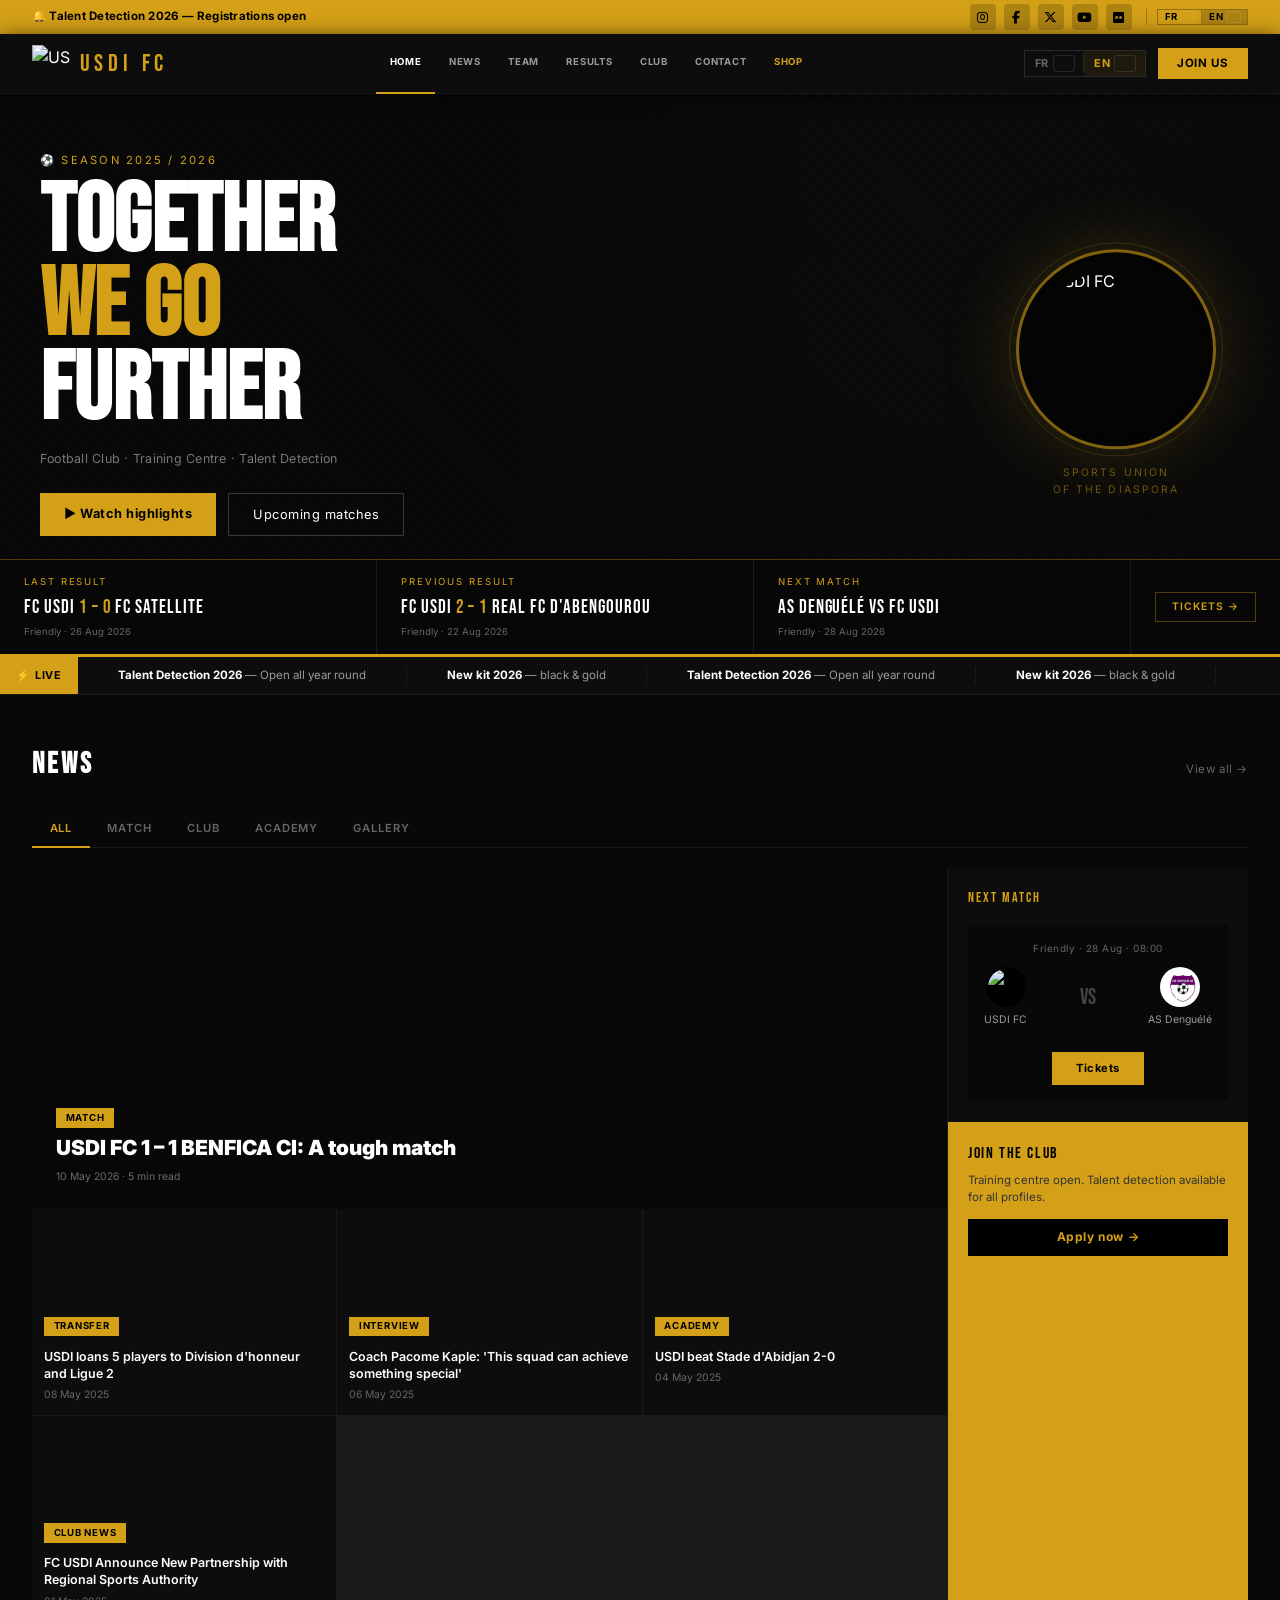
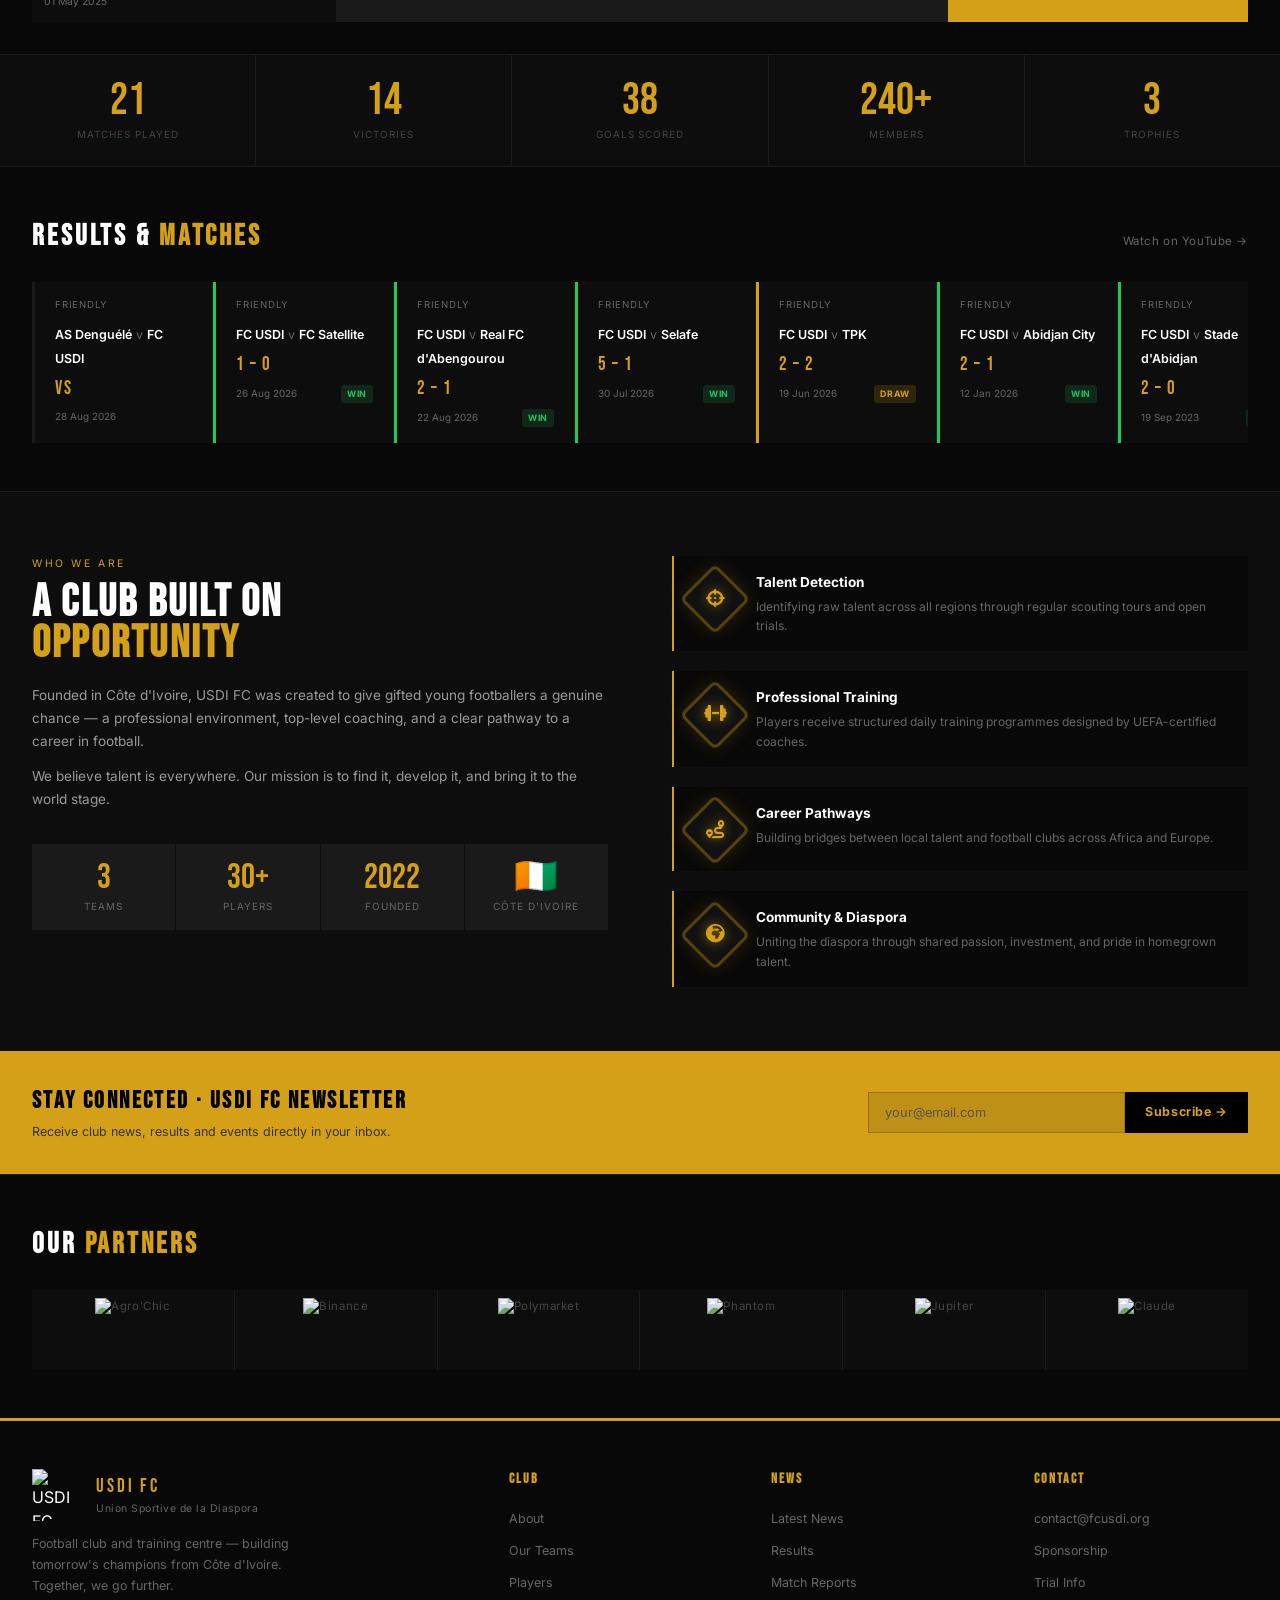
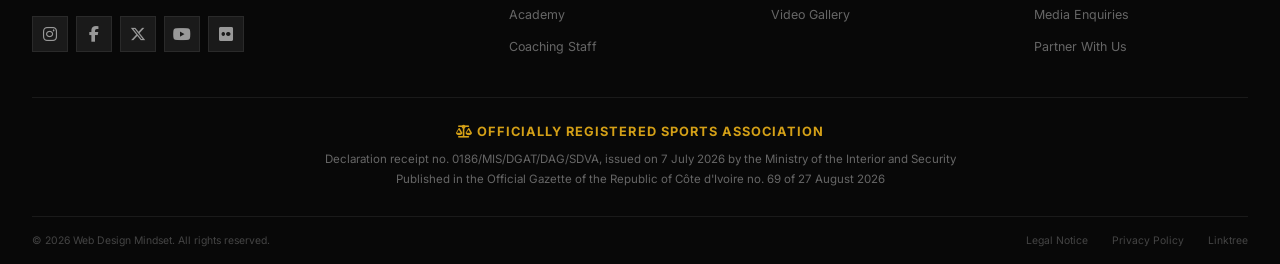
==== FC USDI Desktop.html @ 0c8c5709 "Theme: replace bright yellow with the softer flyer gold (#D4A017) Co-Authored-By: Claude Sonnet 5.5 " ====
<!DOCTYPE html>
<html lang="en">
<head>
  <meta charset="UTF-8" />
  <meta name="viewport" content="width=device-width, initial-scale=1.0" />
  <title>USDI FC — Union Sportive de la Diaspora</title>
  <link rel="preconnect" href="https://fonts.googleapis.com" />
  <link rel="preconnect" href="https://fonts.gstatic.com" crossorigin />
  <link href="https://fonts.googleapis.com/css2?family=Bebas+Neue&family=Inter:wght@300;400;500;600;700;900&display=swap" rel="stylesheet" />
  <link rel="stylesheet" href="css/style.css" />
  <link rel="stylesheet" href="https://cdnjs.cloudflare.com/ajax/libs/font-awesome/6.6.0/css/all.min.css" crossorigin="anonymous" />
  <link rel="stylesheet" href="https://cdnjs.cloudflare.com/ajax/libs/flag-icons/7.2.3/css/flag-icons.min.css" crossorigin="anonymous" />
</head>
<body>

<!-- ANNOUNCEMENT BAR -->
<div class="announce-bar">
  <div data-i18n-html="announce">🔔 Détection de talents 2026 — <a href="#club">Inscriptions ouvertes</a></div>
  <div class="announce-socials">
    <a href="https://www.instagram.com/unionsportivedeladiaspora/" target="_blank" rel="noopener" title="Instagram"><i class="fa-brands fa-instagram"></i></a>
    <a href="https://www.facebook.com/unionsportivedeladiaspora" target="_blank" rel="noopener" title="Facebook"><i class="fa-brands fa-facebook-f"></i></a>
    <a href="https://x.com/fcusdi" target="_blank" rel="noopener" title="Twitter / X"><i class="fa-brands fa-x-twitter"></i></a>
    <a href="https://www.youtube.com/channel/UCHBA-fiMs9pzXdzV5kR6Mww" target="_blank" rel="noopener" title="YouTube"><i class="fa-brands fa-youtube"></i></a>
    <a href="https://www.flickr.com/photos/202598756@N03/albums/" target="_blank" rel="noopener" title="Flickr"><i class="fa-brands fa-flickr"></i></a>
    <div class="announce-lang">
      <div class="lang-switcher">
        <button class="lang-btn" data-lang="fr" onclick="setLang('fr')">FR <span class="fi fi-fr"></span></button>
        <span class="lang-sep"></span>
        <button class="lang-btn active" data-lang="en" onclick="setLang('en')">EN <span class="fi fi-gb"></span></button>
      </div>
    </div>
  </div>
</div>

<!-- NAVBAR -->
<nav class="navbar">
  <a class="nav-logo" href="FC USDI Desktop.html">
    <img src="img/logo.png" alt="USDI FC" class="nav-logo-img" />
    <span class="nav-logo-text">USDI FC</span>
  </a>
  <ul class="nav-links">
    <li><a href="FC USDI Desktop.html" class="active" data-i18n="nav.home"><i class="fa-solid fa-house"></i>Accueil</a></li>
    <li><a href="#news" data-i18n="nav.news"><i class="fa-solid fa-newspaper"></i>Actualités</a></li>
    <li><a href="teams.html" data-i18n="nav.team"><i class="fa-solid fa-shield-halved"></i>Équipe</a></li>
    <li><a href="#fixtures" data-i18n="nav.results"><i class="fa-solid fa-futbol"></i>Résultats</a></li>
    <li><a href="#club" data-i18n="nav.club"><i class="fa-solid fa-star"></i>Club</a></li>
    <li><a href="#contact" data-i18n="nav.contact"><i class="fa-solid fa-envelope"></i>Contact</a></li>
    <li><a href="shop.html" class="nav-shop-link" data-i18n="nav.shop"><i class="fa-solid fa-bag-shopping"></i>Boutique</a></li>
  </ul>
  <div class="nav-actions">
    <!-- Language switcher -->
    <div class="lang-switcher">
      <button class="lang-btn" data-lang="fr" onclick="setLang('fr')">
        FR <span class="fi fi-fr"></span>
      </button>
      <span class="lang-sep"></span>
      <button class="lang-btn active" data-lang="en" onclick="setLang('en')">
        EN <span class="fi fi-gb"></span>
      </button>
    </div>
    <a href="#club" class="btn-nav btn-nav-primary" data-i18n="nav.join">Rejoindre</a>
  </div>
  <div class="nav-hamburger" id="hamburger" onclick="document.getElementById('nav-drawer').classList.add('open')">
    <span></span><span></span><span></span>
  </div>
</nav>

<!-- MOBILE NAV DRAWER -->
<div class="nav-drawer" id="nav-drawer">
  <div class="nav-drawer-close" onclick="document.getElementById('nav-drawer').classList.remove('open')">✕</div>
  <div class="nav-drawer-links">
    <a href="FC USDI Desktop.html" class="active" data-i18n="nav.home" onclick="document.getElementById('nav-drawer').classList.remove('open')"><i class="fa-solid fa-house"></i>Accueil</a>
    <a href="#news" data-i18n="nav.news" onclick="document.getElementById('nav-drawer').classList.remove('open')"><i class="fa-solid fa-newspaper"></i>Actualités</a>
    <a href="teams.html" data-i18n="nav.team" onclick="document.getElementById('nav-drawer').classList.remove('open')"><i class="fa-solid fa-shield-halved"></i>Équipe</a>
    <a href="#fixtures" data-i18n="nav.results" onclick="document.getElementById('nav-drawer').classList.remove('open')"><i class="fa-solid fa-futbol"></i>Résultats</a>
    <a href="#club" data-i18n="nav.club" onclick="document.getElementById('nav-drawer').classList.remove('open')"><i class="fa-solid fa-star"></i>Club</a>
    <a href="#contact" data-i18n="nav.contact" onclick="document.getElementById('nav-drawer').classList.remove('open')"><i class="fa-solid fa-envelope"></i>Contact</a>
    <a href="shop.html" data-i18n="nav.shop" onclick="document.getElementById('nav-drawer').classList.remove('open')"><i class="fa-solid fa-bag-shopping"></i>Boutique</a>
  </div>
  <div class="nav-drawer-lang">
    <div class="lang-switcher">
      <button class="lang-btn" data-lang="fr" onclick="setLang('fr')">FR <span class="fi fi-fr"></span></button>
      <span class="lang-sep"></span>
      <button class="lang-btn active" data-lang="en" onclick="setLang('en')">EN <span class="fi fi-gb"></span></button>
    </div>
  </div>
  <a href="https://wa.me/+436607118373" target="_blank" class="nav-drawer-join" data-i18n="nav.join">Rejoindre</a>
</div>

<!-- HERO -->
<section class="hero">
  <div class="hero-bg"></div>
  <div class="hero-overlay-left"></div>
  <div class="hero-overlay-bottom"></div>

  <!-- LION WATERMARK -->
  <div class="lion-watermark" aria-hidden="true">
    <div class="lion-w lion-w1"></div>
    <div class="lion-w lion-w2"></div>
    <div class="lion-w lion-w3"></div>
    <div class="lion-w lion-w4"></div>
    <div class="lion-w lion-w5"></div>
    <div class="lion-w lion-w6"></div>
    <div class="lion-w lion-w7"></div>
    <div class="lion-w lion-w8"></div>
    <div class="lion-w lion-w9"></div>
  </div>

  <div class="hero-content">
    <div class="hero-main">
      <div class="hero-season" data-i18n="hero.season">⚽ Saison 2025 / 2026</div>
      <!-- Title row: title + badge sit side-by-side on mobile -->
      <div class="hero-title-row">
        <h1 class="hero-title" data-i18n-html="hero.title">
          ENSEMBLE<br /><em>ON VA</em><br />PLUS LOIN
        </h1>
        <div class="hero-badge-wrap">
          <div class="hero-badge-ring">
            <img src="img/logo.png" alt="USDI FC" class="hero-badge-logo" />
          </div>
          <div class="hero-badge-label" data-i18n-html="hero.badge">UNION SPORTIVE<br />DE LA DIASPORA</div>
        </div>
      </div>
      <p class="hero-subtitle" data-i18n="hero.subtitle">Club de Football · Centre de Formation · Détection de Talents</p>
      <div class="hero-ctas">
        <a href="https://youtu.be/dxUdnCNXiu0?si=s-A_6BBn8gPugwDK" target="_blank" rel="noopener" class="btn-hero-primary" data-i18n="hero.cta1">▶ Voir les temps forts</a>
        <a href="#fixtures" class="btn-hero-ghost" data-i18n="hero.cta2">Prochains matchs</a>
      </div>
    </div>
  </div>

  <!-- SCORE BAR -->
  <div class="hero-score-bar">
    <div class="score-item">
      <div class="score-label" data-i18n="hero.last">Dernier résultat</div>
      <div class="score-value">FC USDI <span class="highlight">1 – 0</span> FC Satellite</div>
      <div class="score-sub" data-i18n="hero.last.sub1">Amical · 26 Août 2026</div>
    </div>
    <div class="score-item">
      <div class="score-label" data-i18n="hero.prev">Résultat précédent</div>
      <div class="score-value">FC USDI <span class="highlight">2 – 1</span> Real FC d'Abengourou</div>
      <div class="score-sub" data-i18n="hero.last.sub2">Amical · 22 Août 2026</div>
    </div>
    <div class="score-item">
      <div class="score-label" data-i18n="hero.next">Prochain match</div>
      <div class="score-value">AS Denguélé vs FC USDI</div>
      <div class="score-sub" data-i18n="hero.next.sub">Amical · 28 Août 2026</div>
    </div>
    <div class="score-cta">
      <a href="https://www.facebook.com/share/p/1KMieoEYvr/" target="_blank" rel="noopener" data-i18n="hero.ticket">Billetterie →</a>
    </div>
  </div>
</section>

<!-- GOLD DIVIDER -->
<div class="gold-line"></div>

<!-- TICKER -->
<div class="ticker">
  <span class="ticker-label">⚡ Live</span>
  <div class="ticker-track" id="ticker-track">
    <span data-i18n-html="ticker.4"><strong>Talent Detection 2026</strong> — Open until May 31</span>
    <span data-i18n-html="ticker.5"><strong>New kit 2026</strong> — black &amp; gold</span>
    <span data-i18n-html="ticker.4"><strong>Talent Detection 2026</strong> — Open until May 31</span>
    <span data-i18n-html="ticker.5"><strong>New kit 2026</strong> — black &amp; gold</span>
  </div>
</div>

<!-- NEWS -->
<section class="news-section" id="news">
  <div class="section-wrap">
    <div class="section-heading">
      <h2 data-i18n="news.heading">Actualités</h2>
      <a href="#" data-i18n="news.viewall">Tout voir →</a>
    </div>
    <div class="cat-tabs">
      <span class="cat-tab active" data-cat="all"  data-i18n="tab.all">Tout</span>
      <span class="cat-tab" data-cat="match"        data-i18n="tab.match">Match</span>
      <span class="cat-tab" data-cat="club"         data-i18n="tab.club">Club</span>
      <span class="cat-tab" data-cat="formation"    data-i18n="tab.academy">Formation</span>
      <span class="cat-tab" data-cat="galerie"      data-i18n="tab.gallery">Galerie</span>
    </div>
    <div class="news-layout">
      <!-- MAIN -->
      <div class="news-main">
        <div class="news-featured" onclick="location.href='#'">
          <div class="news-featured-img" style="background:url('img/match-featured.jpg') center/cover no-repeat;font-size:0"></div>
          <div class="news-featured-overlay"></div>
          <div class="news-featured-body">
            <span class="news-tag" data-i18n="tab.match">Match</span>
            <div class="news-featured-title" data-i18n="news.featured.title">USDI FC 3 – 1 AS Tanda : Une victoire de caractère</div>
            <div class="news-meta" style="margin-top:.5rem;color:rgba(255,255,255,.4)" data-i18n="news.featured.meta">10 Mai 2026 · 5 min de lecture</div>
          </div>
        </div>
        <div class="news-small-row" id="news-grid"></div>
      </div>
      <!-- SIDEBAR -->
      <div class="news-sidebar">
        <div class="sidebar-block">
          <div class="sidebar-title" data-i18n="sidebar.next">PROCHAIN MATCH</div>
          <div class="match-widget">
            <div class="match-date" data-i18n="sidebar.next.date">Amical · 28 Août · 08h00</div>
            <div class="match-teams-row">
              <div class="match-club">
                <div class="match-club-badge" style="background:#000;padding:2px;">
                  <img src="img/logo.png" alt="USDI FC" style="width:100%;height:100%;object-fit:contain;border-radius:50%;display:block;" />
                </div>
                <div class="match-club-name">USDI FC</div>
              </div>
              <div class="match-vs">VS</div>
              <div class="match-club">
                <div class="match-club-badge opp" style="background:#fff;padding:2px;border:none;">
                  <img src="img/opp-denguele.png" alt="AS Denguélé" style="width:100%;height:100%;object-fit:contain;border-radius:50%;display:block;" />
                </div>
                <div class="match-club-name">AS Denguélé</div>
              </div>
            </div>
            <a href="https://www.facebook.com/share/p/1KMieoEYvr/" target="_blank" rel="noopener" class="btn-ticket" data-i18n="sidebar.ticket">Billetterie</a>
          </div>
        </div>
        <div class="sidebar-cta">
          <div class="sidebar-cta-title" data-i18n="sidebar.join.title">REJOINDRE LE CLUB</div>
          <p class="sidebar-cta-text" data-i18n="sidebar.join.text">Centre de formation ouvert. Détection de talents disponible pour tous profils.</p>
          <a href="https://wa.me/+436607118373" target="_blank" rel="noopener" class="btn-apply" data-i18n="sidebar.apply">Postuler maintenant →</a>
        </div>
      </div>
    </div>
  </div>
</section>

<!-- STATS BAND -->
<div class="stats-band">
  <div class="stat-item"><div class="stat-num">21</div><div class="stat-lbl" data-i18n="stat.matches">Matchs joués</div></div>
  <div class="stat-item"><div class="stat-num">14</div><div class="stat-lbl" data-i18n="stat.wins">Victoires</div></div>
  <div class="stat-item"><div class="stat-num">38</div><div class="stat-lbl" data-i18n="stat.goals">Buts marqués</div></div>
  <div class="stat-item"><div class="stat-num">240+</div><div class="stat-lbl" data-i18n="stat.members">Membres</div></div>
  <div class="stat-item"><div class="stat-num">3</div><div class="stat-lbl" data-i18n="stat.trophies">Trophées</div></div>
</div>

<!-- FIXTURES -->
<section class="fixtures-section" id="fixtures">
  <div class="section-wrap">
    <div class="section-heading">
      <h2 data-i18n-html="fixtures.heading">Résultats & <span>Matchs</span></h2>
      <a href="https://www.youtube.com/channel/UCHBA-fiMs9pzXdzV5kR6Mww" target="_blank" rel="noopener" data-i18n="fixtures.all">Tous les matchs →</a>
    </div>
    <div class="fixtures-strip" id="fixtures-strip"></div>
  </div>
</section>


<!-- CLUB SECTION -->
<section class="club-section" id="club">
  <div class="section-wrap">
    <div class="club-inner">
      <div class="club-content">
        <div class="club-eyebrow" data-i18n="club.eyebrow">Qui sommes-nous</div>
        <h2 data-i18n-html="club.title">Un club fondé sur<br /><em>l'Opportunité</em></h2>
        <p data-i18n="club.p1">Fondé en Côte d'Ivoire, l'USDI FC a été créé pour offrir aux jeunes footballeurs talentueux une véritable chance — un environnement professionnel, un encadrement de haut niveau, et un chemin clair vers une carrière dans le football.</p>
        <p data-i18n="club.p2">Nous croyons que le talent est partout. Notre mission est de le découvrir, de le développer, et de le porter sur la scène mondiale.</p>
        <div class="club-stats">
          <div class="club-stat"><div class="val">3</div><div class="lbl" data-i18n="club.stat.teams">Équipes</div></div>
          <div class="club-stat"><div class="val">30+</div><div class="lbl" data-i18n="club.stat.players">Joueurs</div></div>
          <div class="club-stat"><div class="val">2022</div><div class="lbl" data-i18n="club.stat.founded">Fondé</div></div>
          <div class="club-stat"><div class="val">🇨🇮</div><div class="lbl">Côte d'Ivoire</div></div>
        </div>
      </div>
      <div class="club-pillars">
        <div class="club-pillar">
          <div class="club-pillar-icon"><i class="fa-solid fa-crosshairs"></i></div>
          <div>
            <h3 data-i18n="club.p1.title">Détection de Talents</h3>
            <p data-i18n="club.p1.text">Identification des talents bruts dans toutes les régions à travers des tournées de détection régulières et des essais ouverts.</p>
          </div>
        </div>
        <div class="club-pillar">
          <div class="club-pillar-icon"><i class="fa-solid fa-dumbbell"></i></div>
          <div>
            <h3 data-i18n="club.p2.title">Formation Professionnelle</h3>
            <p data-i18n="club.p2.text">Les joueurs bénéficient de programmes d'entraînement quotidiens structurés, conçus par des entraîneurs certifiés UEFA.</p>
          </div>
        </div>
        <div class="club-pillar">
          <div class="club-pillar-icon"><i class="fa-solid fa-route"></i></div>
          <div>
            <h3 data-i18n="club.p3.title">Passerelles de Carrière</h3>
            <p data-i18n="club.p3.text">Création de liens entre les talents ivoiriens et les clubs de football à travers l'Afrique et l'Europe.</p>
          </div>
        </div>
        <div class="club-pillar">
          <div class="club-pillar-icon"><i class="fa-solid fa-earth-africa"></i></div>
          <div>
            <h3 data-i18n="club.p4.title">Communauté &amp; Diaspora</h3>
            <p data-i18n="club.p4.text">Unir la diaspora ivoirienne autour d'une passion partagée, de l'investissement et de la fierté des talents locaux.</p>
          </div>
        </div>
      </div>
    </div>
  </div>
</section>

<!-- NEWSLETTER -->
<div class="newsletter-section" id="contact">
  <div class="newsletter-text">
    <h3 data-i18n="newsletter.title">RESTEZ CONNECTÉ · NEWSLETTER USDI FC</h3>
    <p data-i18n="newsletter.sub">Recevez les actualités, résultats et événements du club directement dans votre boîte mail.</p>
  </div>
  <div class="newsletter-form">
    <input class="newsletter-input" type="email" placeholder="votre@email.com" data-i18n-ph="newsletter.input" />
    <button class="btn-subscribe" data-i18n="newsletter.btn">S'inscrire →</button>
  </div>
</div>

<!-- PARTNERS -->
<section class="partners-section">
  <div class="section-wrap">
    <div class="section-heading">
      <h2 data-i18n-html="partners.heading">Nos <span>Partenaires</span></h2>
    </div>
    <div class="partners-grid">
      <div class="partner-card partner-card-img-wrap">
        <img src="img/partner-agrochic.jpg" alt="Agro'Chic" class="partner-logo" />
      </div>
      <div class="partner-card partner-card-img-wrap">
        <img src="img/binance.png" alt="Binance" class="partner-logo" />
      </div>
      <div class="partner-card partner-card-img-wrap">
        <img src="img/polymarket.jpg" alt="Polymarket" class="partner-logo" />
      </div>
      <div class="partner-card partner-card-img-wrap">
        <img src="img/phantom.jpg" alt="Phantom" class="partner-logo" />
      </div>
      <div class="partner-card partner-card-img-wrap">
        <img src="img/jupiter.jpg" alt="Jupiter" class="partner-logo" />
      </div>
      <div class="partner-card partner-card-img-wrap">
        <img src="img/claude.jpg" alt="Claude" class="partner-logo" />
      </div>
    </div>
  </div>
</section>

<!-- FOOTER -->
<footer class="footer">
  <div class="section-wrap">
    <div class="footer-grid">
      <div class="footer-brand">
        <div class="footer-logo">
          <img src="img/logo.png" alt="USDI FC" class="footer-logo-img" />
          <div>
            <div class="footer-logo-name">USDI FC</div>
            <div class="footer-logo-sub">Union Sportive de la Diaspora</div>
          </div>
        </div>
        <p data-i18n="footer.brand">Club de football et centre de formation — construisons les champions de demain depuis la Côte d'Ivoire. Ensemble, on va plus loin.</p>
        <div class="footer-socials">
          <a href="https://www.instagram.com/unionsportivedeladiaspora/" target="_blank" class="footer-social" title="Instagram"><i class="fa-brands fa-instagram"></i></a>
          <a href="https://www.facebook.com/unionsportivedeladiaspora" target="_blank" class="footer-social" title="Facebook"><i class="fa-brands fa-facebook-f"></i></a>
          <a href="https://x.com/fcusdi" target="_blank" class="footer-social" title="Twitter / X"><i class="fa-brands fa-x-twitter"></i></a>
          <a href="https://www.youtube.com/channel/UCHBA-fiMs9pzXdzV5kR6Mww" target="_blank" class="footer-social" title="YouTube"><i class="fa-brands fa-youtube"></i></a>
          <a href="https://www.flickr.com/photos/202598756@N03/albums/" target="_blank" class="footer-social" title="Flickr"><i class="fa-brands fa-flickr"></i></a>
        </div>
      </div>
      <div class="footer-col">
        <h4 data-i18n="footer.col1">Club</h4>
        <ul>
          <li><a href="#club" data-i18n="footer.about">À propos</a></li>
          <li><a href="teams.html" data-i18n="footer.teams">Nos équipes</a></li>
          <li><a href="players.html" data-i18n="footer.players">Joueurs</a></li>
          <li><a href="#" data-i18n="footer.academy">Académie</a></li>
          <li><a href="https://www.flickr.com/photos/202598756@N03/albums/72177720325074779/" target="_blank" rel="noopener" data-i18n="footer.staff">Staff technique</a></li>
        </ul>
      </div>
      <div class="footer-col">
        <h4 data-i18n="footer.col2">Actualités</h4>
        <ul>
          <li><a href="#news" data-i18n="footer.latest">Dernières news</a></li>
          <li><a href="#fixtures" data-i18n="footer.results">Résultats</a></li>
          <li><a href="#" data-i18n="footer.reports">Rapports de match</a></li>
          <li><a href="https://www.youtube.com/channel/UCHBA-fiMs9pzXdzV5kR6Mww" target="_blank" rel="noopener" data-i18n="footer.gallery">Galerie vidéo</a></li>
        </ul>
      </div>
      <div class="footer-col">
        <h4 data-i18n="footer.col3">Contact</h4>
        <ul>
          <li><a href="mailto:contact@fcusdi.org">contact@fcusdi.org</a></li>
          <li><a href="#" data-i18n="footer.sponsor">Sponsoring</a></li>
          <li><a href="#club" data-i18n="footer.trials">Info détection</a></li>
          <li><a href="#" data-i18n="footer.media">Relations presse</a></li>
          <li><a href="https://wa.me/+436607118373?text=Bonjour%2C%20je%20souhaite%20devenir%20partenaire%20de%20FC%20USDI" target="_blank" rel="noopener" data-i18n="footer.partner">Partenariats</a></li>
        </ul>
      </div>
    </div>
    <div class="footer-legal">
      <div class="footer-legal-title"><i class="fa-solid fa-scale-balanced"></i> <span data-i18n="footer.legal.title">Association sportive officiellement déclarée</span></div>
      <p data-i18n="footer.legal.receipt">Récépissé de déclaration n° 0186/MIS/DGAT/DAG/SDVA, délivré le 7 juillet 2026 par le Ministère de l'Intérieur et de la Sécurité</p>
      <p data-i18n="footer.legal.jo">Publiée au Journal Officiel de la République de Côte d'Ivoire n° 69 du 27 août 2026</p>
    </div>
    <div class="footer-bottom">
      <a href="https://www.webdesignmindset.com/" target="_blank" rel="noopener noreferrer" data-i18n="footer.copy" style="color:inherit;text-decoration:none;">© 2026 Web Design Mindset. All rights reserved.</a>
      <div style="display:flex;gap:1.5rem;">
        <a href="#" data-i18n="footer.legal">Mentions légales</a>
        <a href="#" data-i18n="footer.privacy">Politique de confidentialité</a>
        <a href="https://linktr.ee/fcusdi" target="_blank">Linktree</a>
      </div>
    </div>
  </div>
</footer>

<!-- BOTTOM NAV (mobile) -->
<nav class="bottom-nav" aria-label="Navigation mobile">
  <div class="bottom-nav-inner">
    <a href="FC USDI Desktop.html" class="bottom-nav-item active">
      <i class="fa-solid fa-house"></i>
      <span data-i18n="nav.home">Accueil</span>
    </a>
    <a href="#news" class="bottom-nav-item">
      <i class="fa-solid fa-newspaper"></i>
      <span data-i18n="nav.news">Actualités</span>
    </a>
    <a href="#fixtures" class="bottom-nav-item">
      <i class="fa-solid fa-futbol"></i>
      <span data-i18n="nav.results">Résultats</span>
    </a>
    <a href="#club" class="bottom-nav-item">
      <i class="fa-solid fa-star"></i>
      <span data-i18n="nav.club">Club</span>
    </a>
    <a href="shop.html" class="bottom-nav-item bottom-nav-join">
      <i class="fa-solid fa-bag-shopping"></i>
      <span data-i18n="nav.shop">Boutique</span>
    </a>
  </div>
</nav>

<script src="https://cdn.jsdelivr.net/npm/three@0.160.1/build/three.min.js"></script>
<script src="js/data.js"></script>
<script src="js/main.js"></script>
<script src="js/i18n.js"></script>
<script src="js/hero-shader.js"></script>
<script>
  // News small cards
  const ng = document.getElementById('news-grid');
  ng.innerHTML = NEWS.map(n => `
    <div class="news-card-sm" onclick="${n.link ? `window.open('${n.link}','_blank')` : `location.href='#'`}">
      <div class="news-card-sm-img" style="${n.photo
        ? `background:url('${n.photo}') center/cover no-repeat;font-size:0`
        : ''}">
        ${n.photo ? '' : n.emoji}
      </div>
      <div class="news-card-sm-body">
        <span class="news-tag" data-i18n="${n.tagKey}">${n.tag}</span>
        <div class="news-card-sm-title" data-i18n="${n.titleKey}">${n.title}</div>
        <div class="news-meta" data-i18n="${n.dateKey}">${n.date}</div>
      </div>
    </div>
  `).join('');

  // Fixtures (language-aware)
  const MONTHS_FR = {Jan:'Janv.',Feb:'Févr.',Mar:'Mars',Apr:'Avr.',May:'Mai',Jun:'Juin',Jul:'Juil.',Aug:'Août',Sep:'Sep.',Oct:'Oct.',Nov:'Nov.',Dec:'Déc.'};
  const COMP_FR   = { Friendly:'Amical' };
  const RESULT_LABELS = {
    fr: { win:'Victoire', draw:'Nul', loss:'Défaite' },
    en: { win:'Win',      draw:'Draw', loss:'Loss'   }
  };

  function translateDate(date, lang) {
    if (lang !== 'fr') return date;
    return date.replace(/\b(Jan|Feb|Mar|Apr|May|Jun|Jul|Aug|Sep|Oct|Nov|Dec)\b/, m => MONTHS_FR[m] || m);
  }

  function renderFixtures(lang) {
    const fs = document.getElementById('fixtures-strip');
    if (!fs) return;
    const rl = RESULT_LABELS[lang] || RESULT_LABELS.en;
    fs.innerHTML = FIXTURES.map(f => {
      const comp = lang === 'fr' ? (COMP_FR[f.competition] || f.competition) : f.competition;
      const badge = f.result ? `<div class="fixture-result-label result-label-${f.result}">${rl[f.result] || ''}</div>` : '';
      return `
      <a class="fixture-card result-${f.result}" href="${f.link || 'https://www.youtube.com/channel/UCHBA-fiMs9pzXdzV5kR6Mww'}" target="_blank" rel="noopener" style="text-decoration:none;color:inherit;display:block;">
        <div class="fixture-competition">${comp}</div>
        <div class="fixture-teams">
          <span class="fixture-team home">${f.home}</span>
          <span class="fixture-team away">${f.away}</span>
        </div>
        <span class="fixture-score-box">${f.score}</span>
        <div class="fixture-footer">
          <div class="fixture-date">${translateDate(f.date, lang)}</div>
          ${badge}
        </div>
      </a>`;
    }).join('');
  }

  window.renderFixtures = renderFixtures;
  renderFixtures(localStorage.getItem('usdilang') || 'en');


  // Category tabs
  document.querySelectorAll('.cat-tab').forEach(tab => {
    tab.addEventListener('click', () => {
      document.querySelectorAll('.cat-tab').forEach(t => t.classList.remove('active'));
      tab.classList.add('active');
    });
  });
</script>

<!-- ANNOUNCEMENT POPUP -->
<style>
  #announce-popup-overlay {
    position: fixed;
    inset: 0;
    background: rgba(0,0,0,0.78);
    z-index: 9999;
    display: flex;
    align-items: center;
    justify-content: center;
    padding: 16px;
  }
  #announce-popup-overlay.hidden { display: none; }

  /* Entry bounce-in, then continuous float */
  @keyframes popupEnter {
    0%   { opacity: 0; transform: scale(0.7) translateY(40px); }
    60%  { opacity: 1; transform: scale(1.04) translateY(-8px); }
    80%  { transform: scale(0.98) translateY(4px); }
    100% { opacity: 1; transform: scale(1) translateY(0); }
  }
  @keyframes popupFloat {
    0%, 100% { transform: translateY(0)    rotate(-0.4deg); box-shadow: 0 24px 60px rgba(0,0,0,0.6), 0 0 0 0 rgba(212,160,23,0); }
    25%       { transform: translateY(-8px) rotate( 0.4deg); box-shadow: 0 36px 80px rgba(0,0,0,0.5), 0 0 24px 4px rgba(212,160,23,0.18); }
    75%       { transform: translateY(-4px) rotate(-0.2deg); box-shadow: 0 30px 70px rgba(0,0,0,0.55), 0 0 14px 2px rgba(212,160,23,0.10); }
  }

  #announce-popup {
    position: relative;
    /* Bigger on desktop */
    max-width: 620px;
    width: 100%;
    border-radius: 14px;
    overflow: hidden;
    box-shadow: 0 24px 60px rgba(0,0,0,0.6);
    /* Entry animation, then hand off to float */
    animation: popupEnter 0.55s cubic-bezier(.34,1.2,.64,1) forwards,
               popupFloat  3.6s ease-in-out 0.55s infinite;
  }
  #announce-popup a.popup-img-link {
    display: block;
    line-height: 0;
  }
  #announce-popup img {
    width: 100%;
    height: auto;
    display: block;
  }
  #popup-close {
    position: absolute;
    top: 12px;
    right: 12px;
    width: 34px;
    height: 34px;
    border-radius: 50%;
    background: rgba(0,0,0,0.6);
    border: none;
    cursor: pointer;
    display: flex;
    align-items: center;
    justify-content: center;
    color: #fff;
    font-size: 17px;
    line-height: 1;
    transition: background .2s;
    z-index: 2;
  }
  #popup-close:hover { background: rgba(0,0,0,0.9); }

  /* Mobile: full-width but slightly smaller max */
  @media (max-width: 600px) {
    #announce-popup { max-width: 95vw; }
    @keyframes popupFloat {
      0%, 100% { transform: translateY(0); box-shadow: 0 16px 40px rgba(0,0,0,0.6); }
      50%       { transform: translateY(-6px); box-shadow: 0 28px 60px rgba(0,0,0,0.5), 0 0 18px 3px rgba(212,160,23,0.15); }
    }
  }
</style>

<div id="announce-popup-overlay">
  <div id="announce-popup">
    <a class="popup-img-link" href="https://www.facebook.com/share/p/17iwbeyqft/" target="_blank" rel="noopener">
      <img src="img/Screenshot_2026.jpg" alt="Announcement" />
    </a>
    <button id="popup-close" aria-label="Close">&#x2715;</button>
  </div>
</div>

<script>
  (function() {
    var overlay = document.getElementById('announce-popup-overlay');
    // Popup expires 24 h after publication (2026-06-04)
    var expiry = new Date('2026-06-06T00:00:00Z');
    if (new Date() > expiry) {
      overlay.classList.add('hidden');
      return;
    }
    document.getElementById('popup-close').addEventListener('click', function() {
      overlay.classList.add('hidden');
    });
    overlay.addEventListener('click', function(e) {
      if (e.target === overlay) overlay.classList.add('hidden');
    });
  })();
</script>

</body>
</html>
---- css/style.css ----
@import url('https://fonts.googleapis.com/css2?family=Bebas+Neue&family=Inter:wght@300;400;500;600;700;900&display=swap');

/* ── TOKENS ── */
:root {
  --black:      #080808;
  --black-mid:  #0d0d0d;
  --black-light:#111111;
  --dark:       #1a1a1a;
  --gold:       #D4A017;
  --gold-dim:   rgba(212,160,23,0.35);
  --gold-glow:  rgba(212,160,23,0.15);
  --white:      #ffffff;
  --gray-1:     #2a2a2a;
  --gray-2:     #444444;
  --gray-3:     #666666;
  --gray-4:     #999999;
  --green:      #22c55e;
  --red:        #ef4444;
  --font-display: 'Bebas Neue', sans-serif;
  --font-body:    'Inter', sans-serif;
  --transition: 0.2s ease;
}

/* ── RESET ── */
*, *::before, *::after { margin:0; padding:0; box-sizing:border-box; }
html { scroll-behavior: smooth; }
body { font-family: var(--font-body); background: var(--black); color: var(--white); line-height:1.5; }
a { text-decoration:none; color:inherit; }
img { display:block; max-width:100%; }
button { cursor:pointer; border:none; background:none; font:inherit; }
ul { list-style:none; }

/* ── ANNOUNCEMENT BAR ── */
.announce-bar {
  background: var(--gold);
  padding: 0 2rem;
  height: 34px;
  display: flex;
  align-items: center;
  justify-content: space-between;
  font-size: 0.72rem;
  font-weight: 700;
  color: #000;
  letter-spacing: 0.02em;
}
.announce-bar a { color:#000; }
.announce-bar a:hover { text-decoration: underline; }
.announce-socials {
  display: flex;
  gap: 0.5rem;
  align-items: center;
}
.announce-socials a {
  width: 26px; height: 26px;
  background: rgba(0,0,0,0.18);
  border-radius: 4px;
  display: flex; align-items: center; justify-content: center;
  color: #000;
  font-size: 0.8rem;
  transition: background var(--transition), color var(--transition);
}
.announce-socials a:hover { background: rgba(0,0,0,0.35); }
.announce-lang {
  display: flex;
  align-items: center;
  margin-left: 0.4rem;
  padding-left: 0.6rem;
  border-left: 1px solid rgba(0,0,0,0.25);
  gap: 0;
}
.announce-lang .lang-switcher {
  border: 1px solid rgba(0,0,0,0.3);
  overflow: hidden;
}
.announce-lang .lang-btn {
  padding: 0.15rem 0.45rem;
  font-size: 0.6rem;
  color: #000;
  background: transparent;
  gap: 0.2rem;
}
.announce-lang .lang-btn .fi {
  width: 13px;
  height: 10px;
}
.announce-lang .lang-btn.active { background: rgba(0,0,0,0.18); color: #000; font-weight: 700; }
.announce-lang .lang-btn:hover  { background: rgba(0,0,0,0.28); color: #000; }
.announce-lang .lang-sep { width: 1px; height: 14px; background: rgba(0,0,0,0.25); }

/* ── NAVIGATION ── */
.navbar {
  position: sticky;
  top: 0;
  z-index: 200;
  background: var(--black-mid);
  height: 60px;
  display: flex;
  align-items: center;
  padding: 0 2rem;
  gap: 2rem;
  border-bottom: 1px solid var(--dark);
  box-shadow: 0 2px 20px rgba(0,0,0,.6);
}
.nav-logo {
  display: flex;
  align-items: center;
  gap: 0.6rem;
  flex-shrink: 0;
  white-space: nowrap;
}
.nav-logo:hover { opacity: 0.9; }
.nav-logo-img {
  width: 38px;
  height: 38px;
  object-fit: contain;
  flex-shrink: 0;
}
.nav-logo-text {
  font-family: var(--font-display);
  font-size: 1.5rem;
  color: var(--gold);
  letter-spacing: 0.2em;
}
.nav-links {
  display: flex;
  gap: 0;
  flex: 1;
  justify-content: center;
}
.nav-links a {
  padding: 0 0.85rem;
  height: 60px;
  display: flex;
  flex-direction: column;
  align-items: center;
  justify-content: center;
  gap: 0.18rem;
  font-size: 0.6rem;
  font-weight: 700;
  color: var(--gray-4);
  letter-spacing: 0.08em;
  text-transform: uppercase;
  border-bottom: 2px solid transparent;
  transition: color var(--transition), border-color var(--transition);
}
.nav-links a i {
  font-size: 0.95rem;
  color: var(--gray-2);
  transition: color var(--transition), transform var(--transition);
}
.nav-links a:hover i { color: var(--gold); transform: translateY(-1px); }
.nav-links a.active i { color: var(--gold); }
.nav-links a:hover,
.nav-links a.active { color: var(--white); border-bottom-color: var(--gold); }
.nav-actions { display:flex; gap:0.75rem; align-items:center; flex-shrink:0; }
.btn-nav {
  padding: 0.45rem 1.2rem;
  font-size: 0.72rem;
  font-weight: 700;
  letter-spacing: 0.06em;
  text-transform: uppercase;
  transition: all var(--transition);
}
.btn-nav-primary {
  background: var(--gold);
  color: #000;
}
.btn-nav-primary:hover { background: #fff; }
.nav-links .nav-shop-link { color: var(--gold); font-weight: 700; }
.nav-links .nav-shop-link:hover { color: #fff; }
.btn-nav-ghost {
  border: 1px solid var(--gray-1);
  color: var(--gray-4);
}
.btn-nav-ghost:hover { border-color: var(--gold); color: var(--gold); }

/* ── LANGUAGE SWITCHER ── */
.lang-switcher {
  display: flex;
  align-items: center;
  border: 1px solid var(--gray-1);
  overflow: hidden;
  flex-shrink: 0;
}
.lang-btn {
  display: flex;
  align-items: center;
  gap: 0.3rem;
  padding: 0.3rem 0.6rem;
  background: none;
  border: none;
  color: var(--gray-3);
  font-size: 0.68rem;
  font-weight: 700;
  letter-spacing: 0.06em;
  text-transform: uppercase;
  cursor: pointer;
  transition: all var(--transition);
  font-family: var(--font-body);
  line-height: 1;
}
.lang-btn .fi {
  width: 20px;
  height: 15px;
  border-radius: 2px;
  flex-shrink: 0;
  box-shadow: 0 0 0 1px rgba(255,255,255,0.1);
}
.lang-btn:hover { color: var(--white); background: rgba(255,255,255,0.05); }
.lang-btn.active { color: var(--gold); background: rgba(212,160,23,0.08); }
.lang-sep {
  width: 1px;
  height: 20px;
  background: var(--gray-1);
  flex-shrink: 0;
}

/* hamburger — visible on mobile by default, hidden on desktop via min-width breakpoint */
.nav-hamburger { display:flex; flex-direction:column; gap:5px; cursor:pointer; padding:4px; }
.nav-hamburger span { width:22px; height:2px; background:var(--white); display:block; transition:all var(--transition); }

/* ── LION WATERMARK ANIMATION ── */
.lion-watermark {
  position: absolute;
  inset: 0;
  overflow: hidden;
  pointer-events: none;
  z-index: 1;
}
.lion-w {
  position: absolute;
  background: url('../img/lion-bg.png') no-repeat center / contain;
  filter: grayscale(1) brightness(0.5);
}
.lion-w1 {
  width: 560px;
  height: 560px;
  right: -60px;
  top: -80px;
  opacity: 0.07;
  animation: lion-float1 10s ease-in-out infinite;
}
.lion-w2 {
  width: 300px;
  height: 300px;
  left: 2%;
  bottom: 20px;
  opacity: 0.035;
  animation: lion-float2 14s ease-in-out infinite;
}
.lion-w3 {
  width: 200px;
  height: 200px;
  left: 40%;
  top: 0;
  opacity: 0.025;
  animation: lion-float1 18s ease-in-out infinite 3s;
}
.lion-w4 {
  width: 380px;
  height: 380px;
  left: 22%;
  bottom: -60px;
  opacity: 0.03;
  animation: lion-float2 12s ease-in-out infinite 5s;
}
.lion-w5 {
  width: 240px;
  height: 240px;
  right: 28%;
  top: 10px;
  opacity: 0.022;
  animation: lion-float1 16s ease-in-out infinite 8s;
}
.lion-w6 {
  width: 160px;
  height: 160px;
  left: 12%;
  top: 30px;
  opacity: 0.018;
  animation: lion-float2 20s ease-in-out infinite 2s;
}
.lion-w7 {
  width: 460px;
  height: 460px;
  left: 50%;
  top: 50%;
  transform: translate(-50%, -50%);
  opacity: 0.015;
  animation: lion-float1 22s ease-in-out infinite 6s;
}
.lion-w8 {
  width: 130px;
  height: 130px;
  right: 5%;
  bottom: 10px;
  opacity: 0.028;
  animation: lion-float2 11s ease-in-out infinite 9s;
}
.lion-w9 {
  width: 320px;
  height: 320px;
  right: 38%;
  bottom: -30px;
  opacity: 0.02;
  animation: lion-float1 15s ease-in-out infinite 4s;
}
@keyframes lion-float1 {
  0%, 100% { transform: translateY(0) scale(1);        opacity: 0.07;  }
  50%       { transform: translateY(-20px) scale(1.04); opacity: 0.10;  }
}
@keyframes lion-float2 {
  0%, 100% { transform: translateY(0) scale(1);        opacity: 0.035; }
  50%       { transform: translateY(-14px) scale(1.02); opacity: 0.055; }
}

/* ── HERO ── */
.hero {
  position: relative;
  height: 560px;
  overflow: hidden;
  background: var(--black);
}
.hero-bg {
  position: absolute;
  inset: 0;
  background: repeating-linear-gradient(45deg, #111 0, #111 6px, #0d0d0d 6px, #0d0d0d 12px);
  opacity: 0.6;
}
.hero-overlay-left {
  position: absolute;
  inset: 0;
  background: linear-gradient(to right, rgba(8,8,8,0.92) 40%, rgba(8,8,8,0.3) 70%, rgba(8,8,8,0.5) 100%);
}
.hero-overlay-bottom {
  position: absolute;
  inset: 0;
  background: linear-gradient(to top, rgba(8,8,8,1) 0%, rgba(0,0,0,0) 50%);
}
.hero-content {
  position: absolute;
  inset: 0;
  display: flex;
  align-items: center;
  padding: 0 2.5rem;
  z-index: 2;
}
.hero-main {
  flex: 1;
  max-width: 480px;
  z-index: 2;
  padding-bottom: 60px;
}
.hero-season {
  font-size: 0.7rem;
  color: var(--gold);
  letter-spacing: 0.2em;
  text-transform: uppercase;
  margin-bottom: 0.75rem;
}
.hero-title {
  font-family: var(--font-display);
  font-size: clamp(4rem, 8vw, 6rem);
  line-height: 0.88;
  color: var(--white);
  margin-bottom: 1rem;
}
.hero-title em {
  color: var(--gold);
  font-style: normal;
}
.hero-subtitle {
  font-size: 0.78rem;
  color: rgba(255,255,255,0.45);
  margin-bottom: 1.5rem;
  letter-spacing: 0.02em;
}
.hero-ctas { display:flex; gap:0.75rem; flex-wrap:wrap; }
.btn-hero-primary {
  padding: 0.7rem 1.5rem;
  background: var(--gold);
  color: #000;
  font-size: 0.8rem;
  font-weight: 700;
  letter-spacing: 0.04em;
  transition: all var(--transition);
}
.btn-hero-primary:hover { background: #fff; }
.btn-hero-ghost {
  padding: 0.7rem 1.5rem;
  border: 1px solid rgba(255,255,255,0.2);
  color: var(--white);
  font-size: 0.8rem;
  letter-spacing: 0.04em;
  transition: all var(--transition);
}
.btn-hero-ghost:hover { border-color: var(--gold); color: var(--gold); }

/* Hero title row — transparent on desktop, flex row on mobile */
.hero-title-row { display: block; }

/* Hero logo badge */
.hero-badge-logo {
  width: 160px;
  height: 160px;
  border-radius: 50%;
  object-fit: cover;
  object-position: center;
  filter: drop-shadow(0 0 24px rgba(212,160,23,0.4));
}
.hero-badge-wrap {
  position: absolute;
  right: 5%;
  top: 50%;
  transform: translateY(-50%);
  z-index: 2;
  display: flex;
  flex-direction: column;
  align-items: center;
  gap: 0;
}
.hero-badge-ring {
  width: 200px;
  height: 200px;
  border-radius: 50%;
  border: 3px solid rgba(212,160,23,0.6);
  box-shadow: 0 0 80px rgba(212,160,23,0.2), inset 0 0 40px rgba(0,0,0,0.5);
  display: flex;
  align-items: center;
  justify-content: center;
  background: rgba(0,0,0,0.5);
  position: relative;
}
.hero-badge-ring::before {
  content: '';
  position: absolute;
  inset: -10px;
  border-radius: 50%;
  border: 1px solid rgba(212,160,23,0.18);
}
.hero-badge-label {
  margin-top: 1rem;
  font-size: 0.65rem;
  color: rgba(212,160,23,0.5);
  letter-spacing: 0.2em;
  text-align: center;
  text-transform: uppercase;
  line-height: 1.6;
}

/* Hero score pill */
.hero-score-bar {
  position: absolute;
  bottom: 0;
  left: 0;
  right: 0;
  z-index: 2;
  background: rgba(8,8,8,0.95);
  border-top: 1px solid var(--gold-dim);
  display: flex;
  align-items: stretch;
}
.score-item {
  flex: 1;
  padding: 0.9rem 1.5rem;
  border-right: 1px solid var(--dark);
}
.score-label {
  font-size: 0.6rem;
  color: var(--gold);
  letter-spacing: 0.2em;
  text-transform: uppercase;
  margin-bottom: 0.3rem;
}
.score-value {
  font-family: var(--font-display);
  font-size: 1.2rem;
  color: var(--white);
  letter-spacing: 0.05em;
}
.score-value .highlight { color: var(--gold); }
.score-sub {
  font-size: 0.6rem;
  color: var(--gray-3);
  margin-top: 0.15rem;
}
.score-cta {
  padding: 0.9rem 1.5rem;
  display: flex;
  align-items: center;
}
.score-cta a {
  padding: 0.4rem 1rem;
  border: 1px solid var(--gold-dim);
  color: var(--gold);
  font-size: 0.65rem;
  font-weight: 600;
  letter-spacing: 0.1em;
  text-transform: uppercase;
  transition: all var(--transition);
}
.score-cta a:hover { background: var(--gold); color: #000; }

/* ── GOLD DIVIDER ── */
.gold-line { height: 3px; background: var(--gold); }

/* ── TICKER ── */
.ticker {
  background: var(--black-mid);
  border-bottom: 1px solid var(--dark);
  height: 38px;
  display: flex;
  align-items: center;
  overflow: hidden;
}
.ticker-label {
  flex-shrink: 0;
  background: var(--gold);
  color: #000;
  padding: 0 1rem;
  height: 100%;
  display: flex;
  align-items: center;
  font-size: 0.68rem;
  font-weight: 700;
  letter-spacing: 0.08em;
  text-transform: uppercase;
  white-space: nowrap;
}
.ticker-track {
  display: flex;
  gap: 0;
  animation: ticker-scroll 30s linear infinite;
  white-space: nowrap;
}
.ticker-track span {
  padding: 0 2.5rem;
  font-size: 0.72rem;
  color: var(--gray-4);
  border-right: 1px solid var(--dark);
}
.ticker-track span strong { color: var(--white); }
@keyframes ticker-scroll {
  0%   { transform: translateX(0); }
  100% { transform: translateX(-50%); }
}

/* ── SECTIONS ── */
.section-wrap { max-width: 1280px; margin: 0 auto; padding: 0 2rem; }
.section-heading {
  display: flex;
  justify-content: space-between;
  align-items: baseline;
  margin-bottom: 1.5rem;
}
.section-heading h2 {
  font-family: var(--font-display);
  font-size: 1.8rem;
  color: var(--white);
  letter-spacing: 0.1em;
}
.section-heading h2 span { color: var(--gold); }
.section-heading a {
  font-size: 0.72rem;
  color: var(--gray-3);
  letter-spacing: 0.05em;
  transition: color var(--transition);
}
.section-heading a:hover { color: var(--gold); }

/* Category tabs */
.cat-tabs {
  display: flex;
  gap: 0;
  margin-bottom: 1.25rem;
  border-bottom: 1px solid var(--dark);
}
.cat-tab {
  padding: 0.6rem 1.1rem;
  font-size: 0.7rem;
  font-weight: 600;
  color: var(--gray-3);
  letter-spacing: 0.08em;
  text-transform: uppercase;
  border-bottom: 2px solid transparent;
  cursor: pointer;
  transition: all var(--transition);
  margin-bottom: -1px;
}
.cat-tab.active, .cat-tab:hover { color: var(--gold); border-bottom-color: var(--gold); }

/* ── NEWS SECTION ── */
.news-section {
  background: var(--black);
  padding: 3rem 0 2rem;
}
.news-layout {
  display: grid;
  grid-template-columns: 1fr 300px;
  gap: 1px;
  background: var(--dark);
}
.news-main { background: var(--black); }
.news-featured {
  position: relative;
  overflow: hidden;
  cursor: pointer;
}
.news-featured-img {
  height: 340px;
  background: repeating-linear-gradient(45deg,#1a1a1a 0,#1a1a1a 6px,#111 6px,#111 12px);
  display: flex;
  align-items: center;
  justify-content: center;
  font-size: 4rem;
  transition: transform 0.5s ease;
  overflow: hidden;
}
.news-featured:hover .news-featured-img { transform: scale(1.04); }
.news-featured-overlay {
  position: absolute;
  inset: 0;
  background: linear-gradient(to top, rgba(8,8,8,1) 0%, rgba(0,0,0,0) 50%);
}
.news-featured-body {
  position: absolute;
  bottom: 0;
  left: 0;
  right: 0;
  padding: 1.5rem;
}
.news-tag {
  display: inline-block;
  padding: 0.15rem 0.6rem;
  background: var(--gold);
  color: #000;
  font-size: 0.6rem;
  font-weight: 700;
  letter-spacing: 0.08em;
  text-transform: uppercase;
  margin-bottom: 0.5rem;
}
.news-featured-title {
  font-size: 1.3rem;
  font-weight: 900;
  color: var(--white);
  line-height: 1.2;
}
.news-small-row {
  display: grid;
  grid-template-columns: repeat(3, 1fr);
  gap: 1px;
  background: var(--dark);
  margin-top: 1px;
}
.news-card-sm {
  background: var(--black-mid);
  overflow: hidden;
  cursor: pointer;
  transition: background var(--transition);
}
.news-card-sm:hover { background: var(--black-light); }
.news-card-sm-img {
  height: 90px;
  background: repeating-linear-gradient(45deg,#1a1a1a 0,#1a1a1a 6px,#111 6px,#111 12px);
  display: flex;
  align-items: center;
  justify-content: center;
  font-size: 2rem;
}
.news-card-sm-body { padding: 0.75rem; }
.news-card-sm-title {
  font-size: 0.78rem;
  font-weight: 600;
  color: var(--white);
  line-height: 1.35;
  margin-top: 0.3rem;
}
.news-meta { font-size: 0.65rem; color: var(--gray-3); margin-top: 0.3rem; }

/* News sidebar */
.news-sidebar {
  background: var(--black-mid);
  display: flex;
  flex-direction: column;
}
.sidebar-block {
  padding: 1.25rem;
  border-bottom: 1px solid var(--black-light);
}
.sidebar-title {
  font-family: var(--font-display);
  font-size: 0.85rem;
  color: var(--gold);
  letter-spacing: 0.15em;
  margin-bottom: 1rem;
}
/* Match widget */
.match-widget {
  background: var(--black);
  padding: 1rem;
  text-align: center;
}
.match-date {
  font-size: 0.62rem;
  color: var(--gray-3);
  margin-bottom: 0.75rem;
  letter-spacing: 0.05em;
}
.match-teams-row {
  display: flex;
  justify-content: space-between;
  align-items: center;
  margin-bottom: 0.75rem;
}
.match-club {
  display: flex;
  flex-direction: column;
  align-items: center;
  gap: 0.3rem;
}
.match-club-badge {
  width: 40px;
  height: 40px;
  border-radius: 50%;
  background: var(--gold);
  display: flex;
  align-items: center;
  justify-content: center;
  font-family: var(--font-display);
  font-size: 0.7rem;
  color: #000;
  font-weight: 700;
}
.match-club-badge.opp {
  background: var(--dark);
  border: 1px dashed var(--gray-1);
  font-size: 0.9rem;
}
.match-club-name { font-size: 0.65rem; color: var(--gray-4); }
.match-vs {
  font-family: var(--font-display);
  font-size: 1.4rem;
  color: var(--gray-2);
}
.match-score-big {
  font-family: var(--font-display);
  font-size: 2rem;
  color: var(--white);
  letter-spacing: 0.05em;
}
.match-score-big .g { color: var(--gold); }
.btn-ticket {
  display: inline-block;
  padding: 0.5rem 1.5rem;
  background: var(--gold);
  color: #000;
  font-size: 0.7rem;
  font-weight: 700;
  letter-spacing: 0.05em;
  margin-top: 0.75rem;
  transition: all var(--transition);
}
.btn-ticket:hover { background: var(--white); }

/* Standings */
.standing-row {
  display: flex;
  align-items: center;
  gap: 0.5rem;
  padding: 0.4rem 0;
  border-bottom: 1px solid var(--black-light);
  font-size: 0.75rem;
}
.standing-pos {
  font-family: var(--font-display);
  font-size: 0.85rem;
  min-width: 16px;
  color: var(--gray-2);
}
.standing-row.top .standing-pos { color: var(--gold); }
.standing-club { flex: 1; color: var(--gray-4); }
.standing-row.top .standing-club { color: var(--white); font-weight: 600; }
.standing-pts { color: var(--gray-3); }
.standing-row.top .standing-pts { color: var(--gold); }

/* CTA block */
.sidebar-cta {
  padding: 1.25rem;
  background: var(--gold);
  flex: 1;
}
.sidebar-cta-title {
  font-family: var(--font-display);
  font-size: 1rem;
  color: #000;
  letter-spacing: 0.1em;
  margin-bottom: 0.4rem;
}
.sidebar-cta-text { font-size: 0.72rem; color: #333; line-height: 1.5; margin-bottom: 0.75rem; }
.btn-apply {
  display: block;
  padding: 0.6rem;
  background: #000;
  color: var(--gold);
  font-size: 0.75rem;
  font-weight: 700;
  text-align: center;
  letter-spacing: 0.05em;
  transition: all var(--transition);
}
.btn-apply:hover { background: #222; }

/* ── STATS BAND ── */
.stats-band {
  background: var(--black-mid);
  border-top: 1px solid var(--dark);
  border-bottom: 1px solid var(--dark);
  display: flex;
}
.stat-item {
  flex: 1;
  padding: 1.5rem 0;
  text-align: center;
  border-right: 1px solid var(--dark);
}
.stat-item:last-child { border-right: none; }
.stat-num {
  font-family: var(--font-display);
  font-size: 2.8rem;
  color: var(--gold);
  line-height: 1;
}
.stat-lbl {
  font-size: 0.62rem;
  color: var(--gray-2);
  letter-spacing: 0.1em;
  text-transform: uppercase;
  margin-top: 0.25rem;
}

/* ── FIXTURES ── */
.fixtures-section {
  background: var(--black);
  padding: 3rem 0;
}
.fixtures-strip {
  display: flex;
  gap: 1px;
  background: var(--dark);
  overflow-x: auto;
  scrollbar-width: none;
}
.fixtures-strip::-webkit-scrollbar { display:none; }
.fixture-card {
  background: var(--black-mid);
  padding: 1rem 1.25rem;
  flex: 0 0 180px;
  border-left: 3px solid var(--dark);
  transition: background var(--transition);
}
.fixture-card:hover { background: var(--black-light); }
.fixture-card.result-win  { border-left-color: var(--green); }
.fixture-card.result-loss { border-left-color: var(--red); }
.fixture-card.result-draw { border-left-color: var(--gold); }
.fixture-competition {
  font-size: 0.6rem;
  color: var(--gray-3);
  letter-spacing: 0.08em;
  text-transform: uppercase;
  margin-bottom: 0.5rem;
}
.fixture-teams { margin-bottom: 0.4rem; }
.fixture-team { font-size: 0.78rem; font-weight: 600; color: var(--white); }
.fixture-team.home::after { content: ' v '; color: var(--gray-3); font-weight: 400; }
.fixture-score-box {
  font-family: var(--font-display);
  font-size: 1.2rem;
  color: var(--gold);
  letter-spacing: 0.08em;
  display: block;
  margin: 0.3rem 0;
}
.fixture-date { font-size: 0.62rem; color: var(--gray-3); }
.fixture-footer { display: flex; align-items: center; justify-content: space-between; gap: 0.5rem; margin-top: 0.2rem; }
.fixture-result-label { font-size: 0.55rem; font-weight: 700; letter-spacing: .06em; text-transform: uppercase; padding: 0.15rem 0.4rem; border-radius: 3px; }
.result-label-win  { background: rgba(34,197,94,.15); color: var(--green); }
.result-label-draw { background: rgba(234,179,8,.15);  color: var(--gold); }
.result-label-loss { background: rgba(239,68,68,.15);  color: var(--red); }

/* ── PLAYER SPOTLIGHT ── */
.spotlight-section {
  position: relative;
  background: var(--black-mid);
  overflow: hidden;
  height: 240px;
  display: flex;
  align-items: center;
  border-top: 1px solid var(--dark);
  border-bottom: 1px solid var(--dark);
}
.spotlight-bg {
  position: absolute;
  right: 0; top: 0; bottom: 0;
  width: 55%;
  background: repeating-linear-gradient(45deg, #111 0, #111 5px, #0d0d0d 5px, #0d0d0d 10px);
}
.spotlight-fade {
  position: absolute;
  inset: 0;
  background: linear-gradient(to right, var(--black-mid) 50%, transparent 80%);
}
.spotlight-content {
  position: relative;
  z-index: 2;
  padding: 0 2.5rem;
}
.spotlight-eye {
  font-size: 0.65rem;
  color: var(--gold);
  letter-spacing: 0.25em;
  text-transform: uppercase;
  margin-bottom: 0.5rem;
}
.spotlight-name {
  font-family: var(--font-display);
  font-size: clamp(2.5rem, 5vw, 3.5rem);
  line-height: 0.88;
  color: var(--white);
  margin-bottom: 0.6rem;
}
.spotlight-name span { color: var(--gold); }
.spotlight-detail { font-size: 0.72rem; color: var(--gray-3); letter-spacing: 0.05em; }

/* ── PLAYERS SCROLL ── */
.players-section {
  background: var(--black);
  padding: 3rem 0;
}
.players-scroll {
  display: flex;
  gap: 1px;
  background: var(--dark);
  overflow-x: auto;
  scrollbar-width: thin;
  scrollbar-color: var(--gold) var(--black);
  padding-bottom: 4px;
}
.player-card {
  background: var(--black-mid);
  flex: 0 0 180px;
  overflow: hidden;
  cursor: pointer;
  transition: background var(--transition);
}
.player-card:hover { background: var(--black-light); }
.player-card-img {
  height: 140px;
  background: repeating-linear-gradient(45deg,#1a1a1a 0,#1a1a1a 6px,#111 6px,#111 12px);
  display: flex;
  align-items: center;
  justify-content: center;
  font-size: 2.5rem;
  position: relative;
}
.player-card-num {
  position: absolute;
  top: 8px;
  right: 8px;
  font-family: var(--font-display);
  font-size: 1.1rem;
  color: var(--gold);
}
.player-card-body { padding: 0.75rem; }
.player-pos-tag {
  display: inline-block;
  padding: 0.1rem 0.45rem;
  font-size: 0.6rem;
  font-weight: 700;
  letter-spacing: 0.05em;
  text-transform: uppercase;
  margin-bottom: 0.3rem;
}
.pos-FWD { background: rgba(212,160,23,0.15); color: var(--gold); }
.pos-MID { background: rgba(34,197,94,0.15);  color: var(--green); }
.pos-DEF { background: rgba(59,130,246,0.15); color: #60a5fa; }
.pos-GK  { background: rgba(239,68,68,0.15);  color: var(--red); }
.player-card h3 { font-size: 0.85rem; font-weight: 700; color: var(--white); margin-bottom: 0.2rem; }
.player-team { font-size: 0.65rem; color: var(--gray-3); margin-bottom: 0.5rem; }
.player-card-stats { display:flex; gap:0.5rem; }
.pcs { text-align:center; flex:1; }
.pcs .v { font-family: var(--font-display); font-size: 1rem; color: var(--gold); }
.pcs .l { font-size: 0.55rem; color: var(--gray-3); text-transform: uppercase; letter-spacing: 0.05em; }

/* ── CLUB SECTION ── */
.club-section {
  background: var(--black-mid);
  padding: 4rem 0;
  border-top: 1px solid var(--dark);
}
.club-inner {
  display: grid;
  grid-template-columns: 1fr 1fr;
  gap: 4rem;
  align-items: start;
}
.club-eyebrow {
  font-size: 0.65rem;
  color: var(--gold);
  letter-spacing: 0.25em;
  text-transform: uppercase;
  margin-bottom: 0.75rem;
}
.club-content h2 {
  font-family: var(--font-display);
  font-size: 2.8rem;
  line-height: 0.9;
  color: var(--white);
  letter-spacing: 0.05em;
  margin-bottom: 1.25rem;
}
.club-content h2 em { color: var(--gold); font-style: normal; }
.club-content p {
  font-size: 0.85rem;
  color: var(--gray-4);
  line-height: 1.7;
  margin-bottom: 0.75rem;
}
.club-stats {
  display: flex;
  gap: 0;
  margin-top: 2rem;
  background: var(--dark);
}
.club-stat {
  flex: 1;
  padding: 1rem 0;
  text-align: center;
  border-right: 1px solid var(--black-mid);
}
.club-stat:last-child { border-right: none; }
.club-stat .val {
  font-family: var(--font-display);
  font-size: 2.2rem;
  color: var(--gold);
  line-height: 1;
}
.club-stat .lbl {
  font-size: 0.62rem;
  color: var(--gray-3);
  letter-spacing: 0.1em;
  text-transform: uppercase;
  margin-top: 0.25rem;
}
.club-pillars {
  display: flex;
  flex-direction: column;
  gap: 1.25rem;
}
.club-pillar {
  display: flex;
  gap: 1rem;
  align-items: flex-start;
  padding: 1rem;
  background: var(--black);
  border-left: 2px solid var(--gold);
  transition: background var(--transition);
}
.club-pillar:hover { background: var(--black-light); }
.club-pillar-icon {
  font-size: 0;           /* suppress any leftover emoji */
  flex-shrink: 0;
  width: 50px;
  height: 50px;
  min-width: 50px;
  display: flex;
  align-items: center;
  justify-content: center;
  position: relative;
  margin-top: 0.15rem;
}
/* Outer diamond — acts as the gold border */
.club-pillar-icon::before {
  content: '';
  position: absolute;
  inset: 0;
  background: rgba(212,160,23,0.38);
  transform: rotate(45deg);
  border-radius: 6px;
  box-shadow: 0 0 18px rgba(212,160,23,0.18);
  transition: background var(--transition), box-shadow var(--transition);
}
/* Inner diamond — dark fill */
.club-pillar-icon::after {
  content: '';
  position: absolute;
  inset: 3px;
  background: #111;
  transform: rotate(45deg);
  border-radius: 4px;
}
/* Icon itself floats above both pseudo-elements */
.club-pillar-icon i {
  font-size: 1.15rem;
  color: var(--gold);
  filter: drop-shadow(0 0 6px rgba(212,160,23,0.65));
  position: relative;
  z-index: 1;
  transition: filter var(--transition);
}
.club-pillar:hover .club-pillar-icon::before {
  background: rgba(212,160,23,0.6);
  box-shadow: 0 0 28px rgba(212,160,23,0.32);
}
.club-pillar:hover .club-pillar-icon i {
  filter: drop-shadow(0 0 10px rgba(212,160,23,0.9));
}
.club-pillar h3 { font-size: 0.85rem; font-weight: 700; color: var(--white); margin-bottom: 0.3rem; }
.club-pillar p { font-size: 0.75rem; color: var(--gray-3); line-height: 1.6; }

/* ── NEWSLETTER ── */
.newsletter-section {
  background: var(--gold);
  padding: 2rem;
  display: flex;
  align-items: center;
  gap: 2rem;
  flex-wrap: wrap;
}
.newsletter-text { flex: 1; min-width: 250px; }
.newsletter-text h3 {
  font-family: var(--font-display);
  font-size: 1.5rem;
  color: #000;
  letter-spacing: 0.1em;
  margin-bottom: 0.25rem;
}
.newsletter-text p { font-size: 0.78rem; color: #333; }
.newsletter-form {
  display: flex;
  gap: 0;
  flex: 0 0 380px;
  max-width: 100%;
}
.newsletter-input {
  flex: 1;
  padding: 0.7rem 1rem;
  background: rgba(0,0,0,0.1);
  border: 1px solid rgba(0,0,0,0.2);
  font-family: var(--font-body);
  font-size: 0.8rem;
  color: #000;
  outline: none;
}
.newsletter-input::placeholder { color: #555; }
.newsletter-input:focus { background: rgba(0,0,0,0.15); }
.btn-subscribe {
  padding: 0.7rem 1.25rem;
  background: #000;
  color: var(--gold);
  font-size: 0.78rem;
  font-weight: 700;
  letter-spacing: 0.05em;
  white-space: nowrap;
  transition: all var(--transition);
  border: none;
  cursor: pointer;
}
.btn-subscribe:hover { background: #222; }

/* ── PARTNERS ── */
.partners-section {
  background: var(--black);
  padding: 3rem 0;
  border-top: 1px solid var(--dark);
}
.partners-grid {
  display: grid;
  grid-template-columns: repeat(6, 1fr);
  gap: 1px;
  background: var(--dark);
}
.partner-card {
  background: var(--black-mid);
  height: 80px;
  display: flex;
  align-items: center;
  justify-content: center;
  font-size: 0.72rem;
  color: var(--gray-2);
  letter-spacing: 0.05em;
  transition: background var(--transition);
  overflow: hidden;
  padding: 0.5rem;
}
.partner-card:hover { background: var(--black-light); color: var(--gray-4); }
.partner-logo {
  max-width: 100%;
  max-height: 100%;
  width: auto;
  height: 70px;
  object-fit: contain;
  filter: grayscale(30%);
  transition: filter var(--transition);
}
.partner-card:hover .partner-logo { filter: grayscale(0%); }

/* ── FOOTER ── */
.footer {
  background: var(--black);
  border-top: 3px solid var(--gold);
  padding: 3rem 0 0;
}
.footer-grid {
  display: grid;
  grid-template-columns: 2fr 1fr 1fr 1fr;
  gap: 3rem;
  padding-bottom: 2.5rem;
  border-bottom: 1px solid var(--dark);
}
.footer-brand p {
  font-size: 0.78rem;
  color: var(--gray-3);
  line-height: 1.7;
  margin: 0.75rem 0 1.25rem;
  max-width: 280px;
}
.footer-logo {
  display: flex;
  align-items: center;
  gap: 0.75rem;
}
.footer-logo-img {
  width: 52px;
  height: 52px;
  object-fit: contain;
  flex-shrink: 0;
}
.footer-logo-name {
  font-family: var(--font-display);
  font-size: 1.2rem;
  color: var(--gold);
  letter-spacing: 0.15em;
}
.footer-logo-sub {
  font-size: 0.65rem;
  color: var(--gray-3);
  letter-spacing: 0.05em;
}
.footer-socials { display:flex; gap:0.5rem; flex-wrap: wrap; }
.footer-social {
  width: 36px; height: 36px;
  background: var(--dark);
  border: 1px solid var(--gray-1);
  display: flex;
  align-items: center;
  justify-content: center;
  color: var(--gray-4);
  font-size: 1rem;
  transition: all var(--transition);
}
.footer-social:hover {
  background: var(--gold);
  border-color: var(--gold);
  color: #000;
}
/* Instagram hover — gradient brand color on dark bg */
.footer-social[title="Instagram"]:hover { background: #e1306c; border-color: #e1306c; color: #fff; }
.footer-social[title="Facebook"]:hover  { background: #1877f2; border-color: #1877f2; color: #fff; }
.footer-social[title="Twitter / X"]:hover { background: #000; border-color: #555; color: #fff; }
.footer-social[title="YouTube"]:hover   { background: #ff0000; border-color: #ff0000; color: #fff; }
.footer-social[title="Flickr"]:hover    { background: #ff0084; border-color: #ff0084; color: #fff; }
.footer-col h4 {
  font-family: var(--font-display);
  font-size: 0.85rem;
  color: var(--gold);
  letter-spacing: 0.15em;
  margin-bottom: 1rem;
}
.footer-col ul { display:flex; flex-direction:column; gap:0.5rem; }
.footer-col a { font-size: 0.78rem; color: var(--gray-3); transition: color var(--transition); }
.footer-col a:hover { color: var(--white); }
.footer-legal {
  text-align: center;
  padding: 1.5rem 1rem;
  border-bottom: 1px solid var(--dark);
}
.footer-legal-title {
  color: var(--gold);
  font-weight: 700;
  font-size: 0.8rem;
  letter-spacing: 0.08em;
  text-transform: uppercase;
  margin-bottom: 0.6rem;
}
.footer-legal p { font-size: 0.72rem; color: var(--gray-3); margin: 0.2rem 0; }
.footer-bottom {
  padding: 1rem 0;
  display: flex;
  justify-content: space-between;
  align-items: center;
  font-size: 0.65rem;
  color: var(--gray-2);
}
.footer-bottom a { color: var(--gray-2); transition: color var(--transition); }
.footer-bottom a:hover { color: var(--gold); }

/* ── OTHER PAGES SHARED ── */
.page-header {
  background: var(--black-mid);
  padding: 2.5rem 2rem;
  border-bottom: 3px solid var(--gold);
}
.page-header h1 {
  font-family: var(--font-display);
  font-size: 2.5rem;
  color: var(--white);
  letter-spacing: 0.1em;
}
.page-header h1 span { color: var(--gold); }
.page-header p { font-size: 0.82rem; color: var(--gray-4); margin-top: 0.4rem; }

/* Teams page */
.teams-grid {
  display: grid;
  grid-template-columns: repeat(auto-fill, minmax(380px, 1fr));
  gap: 2px;
  background: var(--dark);
  margin-top: 2rem;
}
.team-card {
  background: var(--black-mid);
  overflow: hidden;
  cursor: pointer;
  transition: background var(--transition);
}
.team-card:hover { background: var(--black-light); }
.team-card-banner {
  height: 200px;
  display: flex;
  align-items: center;
  justify-content: center;
  border-bottom: 1px solid var(--dark);
  font-size: 4rem;
}
.team-card-body { padding: 1.5rem; }
.team-cat { font-size: 0.68rem; color: var(--gray-3); letter-spacing: 0.05em; text-transform: uppercase; margin-bottom: 0.4rem; }
.team-card h3 { font-size: 1.2rem; font-weight: 700; color: var(--white); margin-bottom: 0.6rem; }
.team-record { display:flex; gap:0.75rem; font-size: 0.8rem; font-weight: 700; }
.rec-w { color: var(--green); }
.rec-d { color: var(--gold); }
.rec-l { color: var(--red); }

/* Players page */
.players-grid {
  display: grid;
  grid-template-columns: repeat(auto-fill, minmax(180px, 1fr));
  gap: 1px;
  background: var(--dark);
  margin-top: 2rem;
}

/* Player detail */
.player-detail-wrap {
  max-width: 1000px;
  margin: 2rem auto;
  padding: 0 2rem;
  display: grid;
  grid-template-columns: 280px 1fr;
  gap: 2rem;
}
.player-detail-card {
  background: var(--black-mid);
  border-top: 3px solid var(--gold);
}
.player-detail-img {
  height: 240px;
  background: repeating-linear-gradient(45deg,#1a1a1a 0,#1a1a1a 6px,#111 6px,#111 12px);
  display: flex;
  align-items: center;
  justify-content: center;
  font-size: 5rem;
}
.player-detail-meta { padding: 1.25rem; }
.player-detail-number {
  font-family: var(--font-display);
  font-size: 3.5rem;
  color: var(--gold);
  line-height: 1;
  margin-bottom: 0.25rem;
}
.player-detail-name {
  font-size: 1.2rem;
  font-weight: 700;
  color: var(--white);
  margin-bottom: 0.5rem;
}
.player-detail-info { display:flex; flex-direction:column; gap:0.4rem; margin-top: 1rem; }
.player-info-row { display:flex; justify-content:space-between; font-size: 0.75rem; padding: 0.35rem 0; border-bottom: 1px solid var(--dark); }
.player-info-row .info-label { color: var(--gray-3); }
.player-info-row .info-value { color: var(--white); font-weight: 600; }
.player-detail-stats {
  background: var(--black-mid);
  padding: 1.5rem;
  border-top: 3px solid var(--gold);
}
.player-stats-grid {
  display: grid;
  grid-template-columns: repeat(3, 1fr);
  gap: 1px;
  background: var(--dark);
  margin-bottom: 1.5rem;
}
.player-stat-box {
  background: var(--black);
  padding: 1rem;
  text-align: center;
}
.player-stat-val {
  font-family: var(--font-display);
  font-size: 2.5rem;
  color: var(--gold);
  line-height: 1;
}
.player-stat-lbl {
  font-size: 0.62rem;
  color: var(--gray-3);
  text-transform: uppercase;
  letter-spacing: 0.1em;
  margin-top: 0.25rem;
}
.player-bio { font-size: 0.82rem; color: var(--gray-4); line-height: 1.75; }

/* ─────────────────────────────────────────────
   MOBILE DRAWER NAV
   ───────────────────────────────────────────── */
.nav-drawer {
  display: none;
  position: fixed;
  inset: 0;
  background: rgba(0,0,0,0.97);
  z-index: 400;
  flex-direction: column;
  padding: 1.5rem;
  overflow-y: auto;
  -webkit-overflow-scrolling: touch;
}
.nav-drawer.open { display: flex; }
.nav-drawer-close {
  align-self: flex-end;
  font-size: 1.6rem;
  color: var(--gray-4);
  cursor: pointer;
  margin-bottom: 1.5rem;
  transition: color var(--transition);
  line-height: 1;
}
.nav-drawer-close:hover { color: var(--gold); }
.nav-drawer-links {
  display: flex;
  flex-direction: column;
  flex: 1;
}
.nav-drawer-links a {
  display: flex;
  align-items: center;
  gap: 1rem;
  padding: 1rem 0;
  font-family: var(--font-display);
  font-size: 1.8rem;
  color: var(--white);
  letter-spacing: 0.1em;
  border-bottom: 1px solid var(--dark);
  transition: color var(--transition);
  text-decoration: none;
}
.nav-drawer-links a i {
  color: var(--gold);
  font-size: 1rem;
  width: 1.4rem;
  text-align: center;
  flex-shrink: 0;
}
.nav-drawer-links a:hover,
.nav-drawer-links a.active { color: var(--gold); }
.nav-drawer-join {
  display: block;
  margin-top: 1.5rem;
  padding: 0.9rem;
  background: var(--gold);
  color: #000;
  text-align: center;
  font-family: var(--font-display);
  font-size: 1.4rem;
  letter-spacing: 0.15em;
  transition: background var(--transition);
  text-decoration: none;
}
.nav-drawer-join:hover { background: #fff; }
.nav-drawer-lang {
  display: flex;
  align-items: center;
  justify-content: center;
  padding: 1rem 0 0.5rem;
}
.nav-drawer-lang .lang-switcher {
  border-color: var(--gray-1);
}
.nav-drawer-lang .lang-btn {
  padding: 0.4rem 0.9rem;
  font-size: 0.78rem;
}
.nav-drawer-lang .lang-btn .fi {
  width: 18px;
  height: 13px;
}

/* ─────────────────────────────────────────────
   BOTTOM NAV (mobile only)
   ───────────────────────────────────────────── */
/* ── BOTTOM NAV — shown by default (mobile-first), hidden on desktop ── */
.bottom-nav {
  display: block;           /* visible on mobile by default */
  position: fixed;
  bottom: 0;
  left: 0;
  right: 0;
  z-index: 999;
  background: #0d0d0d;
  border-top: 2px solid rgba(212,160,23,0.5);
  box-shadow: 0 -6px 28px rgba(0,0,0,0.8);
}
.bottom-nav-inner {
  display: flex;
  height: 64px;
  align-items: stretch;
}
.bottom-nav-item {
  flex: 1;
  display: flex;
  flex-direction: column;
  align-items: center;
  justify-content: center;
  gap: 0.25rem;
  color: #666;
  font-size: 0.48rem;
  font-weight: 700;
  letter-spacing: 0.04em;
  text-transform: uppercase;
  transition: color 0.2s ease, background 0.2s ease;
  position: relative;
  text-decoration: none;
}
.bottom-nav-item i {
  font-size: 1.3rem;
  display: block;
  transition: color 0.2s ease, transform 0.2s ease;
}
/* Gold indicator line at top of active item */
.bottom-nav-item.active::before {
  content: '';
  position: absolute;
  top: 0; left: 20%; right: 20%;
  height: 2px;
  background: var(--gold);
  border-radius: 0 0 2px 2px;
}
.bottom-nav-item.active,
.bottom-nav-item:hover { color: var(--gold); }
.bottom-nav-item.active i { color: var(--gold); transform: translateY(-2px); }
/* Gold JOIN button */
.bottom-nav-join {
  background: var(--gold);
  color: #000 !important;
  font-weight: 900;
  font-size: 0.48rem;
}
.bottom-nav-join i { color: #000 !important; font-size: 1.1rem; }
.bottom-nav-join:hover { background: #fff; color: #000 !important; }
.bottom-nav-join.active::before { display: none; }

/* ─────────────────────────────────────────────
   RESPONSIVE
   ───────────────────────────────────────────── */

/* ── DESKTOP: hide mobile-only components ── */
@media (min-width: 768px) {
  .bottom-nav   { display: none; }   /* hide bottom nav on desktop */
  .nav-drawer   { display: none !important; }  /* hide drawer on desktop */
  .nav-hamburger { display: none; }  /* hide hamburger on desktop */
  body          { padding-bottom: 0; }
  /* Restore desktop nav */
  .nav-links    { display: flex !important; }
  .nav-actions  { display: flex; }
}

/* Tablet (768–1023px) */
@media (max-width: 1023px) {
  .news-layout { grid-template-columns: 1fr; }
  .news-sidebar { display: none; }
  .hero-badge-ring { width: 160px; height: 160px; }
}

/* Small tablet / large mobile (≤900px) */
@media (max-width: 900px) {
  .club-inner { grid-template-columns: 1fr; gap: 2rem; }
  .footer-grid { grid-template-columns: 1fr 1fr; gap: 2rem; }
  .partners-grid { grid-template-columns: repeat(3, 1fr); }
  .hero-badge-wrap { display: none; }
  .player-detail-wrap { grid-template-columns: 1fr; }
}

/* Mobile (≤767px) — full mobile layout */
@media (max-width: 767px) {
  /* Prevent any horizontal overflow */
  html, body { overflow-x: hidden; max-width: 100%; }

  /* Body offset for fixed bottom nav */
  body { padding-bottom: calc(64px + env(safe-area-inset-bottom, 0px)); }

  /* Hide desktop nav on mobile */
  .nav-links { display: none !important; }
  .nav-actions { display: none; }

  /* Navbar */
  .navbar { padding: 0 1rem; height: 54px; }
  .nav-hamburger { margin-left: auto; }

  /* Announce bar */
  .announce-bar { padding: 0 0.75rem; }
  .announce-bar > div:first-child { display: none; }
  /* Socials fill the full bar; lang switcher pushed to right edge */
  .announce-socials { flex: 1; }
  .announce-lang    { margin-left: auto; }

  /* Section wrap */
  .section-wrap { padding: 0 1rem; }

  /* Hero */
  .hero { height: 420px; }
  .hero-content {
    flex-direction: column;
    justify-content: flex-end;
    align-items: flex-start;
    padding: 1.25rem 1.25rem 80px;
  }
  /* CRITICAL: reset flex:1 so content stays at bottom */
  .hero-main { flex: 0 0 auto; max-width: 100%; padding-bottom: 0; }
  /* Title row: title + badge perfectly side-by-side on the same line */
  .hero-title-row {
    display: flex;
    align-items: center;
    gap: 1rem;
  }
  .hero-title { flex: 1; min-width: 0; font-size: clamp(2rem, 8vw, 2.8rem); }
  .hero-subtitle { font-size: 0.7rem; }
  .hero-ctas { gap: 0.5rem; }
  /* Badge: pulled out of absolute flow, sits inside the title row */
  .hero-badge-wrap {
    position: static;
    transform: none;
    right: auto; top: auto;
    flex-shrink: 0;
    display: flex;
  }
  .hero-badge-ring { width: 80px; height: 80px; border-width: 2px; }
  .hero-badge-logo { width: 62px; height: 62px; }
  .hero-badge-label { font-size: 0.4rem; margin-top: 0.25rem; }
  /* Score bar: shrink items so all 3 fit inside viewport width */
  .score-item { flex: 1; min-width: 0; padding: 0.5rem 0.6rem; }
  .score-label { font-size: 0.52rem; letter-spacing: 0.1em; }
  .score-value { font-size: 0.78rem; letter-spacing: 0; }
  .score-sub { font-size: 0.52rem; }
  .score-cta { display: none; }

  /* News */
  .news-section { padding: 1.5rem 0 1rem; }
  .news-featured-img { height: 200px; }
  .news-small-row { grid-template-columns: 1fr; gap: 1px; }
  /* Horizontal news cards on mobile */
  .news-card-sm { display: flex; }
  .news-card-sm-img { width: 90px; min-height: 70px; height: auto; flex-shrink: 0; }
  .news-card-sm-body { padding: 0.6rem; }

  /* Stats band */
  .stats-band { display: grid; grid-template-columns: repeat(3, 1fr); }
  .stat-item { flex: none; border-right: 1px solid var(--dark); border-bottom: 1px solid var(--dark); }
  .stat-num { font-size: 2rem; }
  .stat-lbl { font-size: 0.58rem; }

  /* Fixtures — vertical list */
  .fixtures-section { padding: 1.5rem 0; }
  .fixtures-strip { flex-direction: column; overflow-x: visible; }
  .fixture-card {
    flex: none; width: 100%;
    display: flex; align-items: center; gap: 0.75rem;
    padding: 0.75rem 1rem;
  }
  .fixture-competition { margin-bottom: 0; min-width: 55px; flex-shrink: 0; white-space: nowrap; }
  .fixture-teams { flex: 1; margin-bottom: 0; }
  .fixture-score-box { display: inline-block; margin: 0; font-size: 1.1rem; flex-shrink: 0; }
  .fixture-date { flex-shrink: 0; white-space: nowrap; }

  /* Spotlight */
  .spotlight-section { height: 160px; }
  .spotlight-name { font-size: 2.2rem; }
  .spotlight-content { padding: 0 1.25rem; }

  /* Club */
  .club-section { padding: 2rem 0; }
  .club-content h2 { font-size: 2rem; }
  .club-stats { display: grid; grid-template-columns: repeat(4, 1fr); gap: 1px; background: var(--dark); }
  .club-stat { padding: 0.75rem 0; border-right: none; background: var(--black-mid); }
  .club-stat .val { font-size: 1.5rem; }

  /* Newsletter */
  .newsletter-section { flex-direction: column; align-items: stretch; gap: 1rem; padding: 1.25rem 1rem; }
  .newsletter-form { flex: 1 1 100%; }

  /* Partners */
  .partners-section { padding: 1.5rem 0; }
  .partners-grid { grid-template-columns: repeat(3, 1fr); }
  .partner-card { height: 70px; }

  /* Footer */
  .footer { padding: 1.5rem 0 1rem; }
  .footer-grid { grid-template-columns: 1fr 1fr; gap: 1.25rem; }
  .footer-brand { grid-column: 1 / -1; }
  .footer-socials { flex-wrap: wrap; }

  /* Page header (inner pages) */
  .page-header { padding: 1.5rem 1rem; }
  .page-header h1 { font-size: 1.8rem; }

  /* Teams page */
  .teams-grid { grid-template-columns: 1fr; }
  .team-card-banner { height: 160px; }

  /* Players page */
  .players-grid { grid-template-columns: repeat(2, 1fr); }
}

/* Extra-small phones (≤480px) — includes 412px portrait */
@media (max-width: 480px) {
  .stats-band { grid-template-columns: repeat(2, 1fr); }
  .partners-grid { grid-template-columns: repeat(2, 1fr); }
  .club-stats { grid-template-columns: repeat(2, 1fr); }
  .footer-grid { grid-template-columns: 1fr; }
  .footer-bottom { flex-direction: column; gap: 0.5rem; }
  /* Keep 2 columns for player cards — 1 column is too wide */
  .players-grid { grid-template-columns: repeat(2, 1fr); }
  /* Score bar text: tighter */
  .score-value { font-size: 0.72rem; letter-spacing: 0; }
  .score-label { font-size: 0.48rem; letter-spacing: 0.08em; }
  .score-sub   { font-size: 0.48rem; }
  /* Hero title fits narrow viewport */
  .hero-title { font-size: clamp(2.2rem, 8vw, 3rem); }
  /* Section heading */
  .section-heading h2 { font-size: 1.3rem; }
}

/* ══════════════════════════════════════════════════════════════════
   LANDSCAPE MOBILE — téléphones (h ≤ 500px)
   Samsung S20/S25/S26 Ultra  915×412
   Samsung S25+               926×428
   Samsung S25                900×412
   iPhone 14 Pro Max / 15+    932×430
   iPhone SE landscape        667×375
   ══════════════════════════════════════════════════════════════════ */
@media (orientation: landscape) and (max-height: 500px) {

  /* ── 1. Barres cachées → récupère ~80px de hauteur ── */
  .announce-bar { display: none !important; }
  .bottom-nav   { display: none !important; }
  body          { padding-bottom: 0 !important; overflow-x: hidden; }

  /* ── 2. Navbar compact (46px) ── */
  .navbar        { height: 46px; padding: 0 1.25rem; gap: 1rem; }
  .nav-logo-img  { width: 26px; height: 26px; }
  .nav-logo-text { font-size: 1.1rem; }
  .nav-links a   { height: 46px; padding: 0 0.55rem; font-size: 0.52rem; gap: 0.1rem; }
  .nav-links a i { font-size: 0.78rem; }
  .nav-actions   { gap: 0.5rem; }
  .btn-nav       { padding: 0.26rem 0.7rem; font-size: 0.6rem; }
  .lang-btn      { padding: 0.18rem 0.35rem; font-size: 0.56rem; }
  .lang-btn .fi  { width: 13px !important; height: 10px !important; }

  /* ── 3. Hero : remplit le viewport restant (~366px @ 412 total) ── */
  .hero {
    height: calc(100vh - 46px);
    min-height: 240px;
  }
  /* Texte empilé en bas à gauche */
  .hero-content {
    flex-direction: column;
    justify-content: flex-end;
    align-items: stretch;      /* stretch so hero-main can go full width */
    padding: 0.75rem 2rem 50px;
  }
  /* hero-main spans full content width so title-row can push badge to right edge */
  .hero-main     { flex: 0 0 auto; max-width: 100%; width: 100%; padding-bottom: 0; }
  .hero-season   { font-size: 0.58rem; margin-bottom: 0.2rem; letter-spacing: 0.15em; }
  /* Title row: title on the left, badge pinned to right edge */
  .hero-title-row {
    display: flex;
    justify-content: space-between;
    align-items: center;
    width: 100%;
    gap: 1.5rem;
  }
  .hero-title    { flex: 0 0 auto; font-size: clamp(1.4rem, 3.8vw, 2rem); line-height: 0.88; margin-bottom: 0.5rem; }
  .hero-subtitle { display: none; }
  /* CTAs stay left, constrained so they don't stretch under the badge */
  .hero-ctas     { gap: 0.45rem; max-width: 55%; }
  .btn-hero-primary,
  .btn-hero-ghost { padding: 0.4rem 0.9rem; font-size: 0.7rem; }

  /* Badge : right edge, same line as title */
  .hero-badge-wrap { display: flex !important; position: static; right: auto; top: auto; transform: none; flex-shrink: 0; }
  .hero-badge-ring { width: 92px; height: 92px; border-width: 2px; box-shadow: 0 0 30px rgba(212,160,23,0.2); }
  .hero-badge-logo { width: 72px; height: 72px; }
  .hero-badge-label { font-size: 0.38rem; margin-top: 0.2rem; line-height: 1.4; }

  /* Barre de score compacte */
  .score-item   { flex: 1; min-width: 0; padding: 0.32rem 0.75rem; }
  .score-label  { font-size: 0.46rem; letter-spacing: 0.1em; }
  .score-value  { font-size: 0.78rem; letter-spacing: 0; }
  .score-sub    { font-size: 0.44rem; }
  .score-cta    { display: none; }

  /* ── 4. Ticker masqué → gain ~38px ── */
  .ticker { display: none; }

  /* ── 5. Actualités ── */
  .news-section      { padding: 0.875rem 0 0.75rem; }
  .news-featured-img { height: 155px; }
  /* 3 petites cartes côte à côte */
  .news-small-row    { grid-template-columns: repeat(3, 1fr); }
  .news-card-sm      { display: block; }
  .news-card-sm-img  { width: 100%; height: 65px; }
  .news-card-sm-body { padding: 0.5rem; }
  .news-card-sm-title { font-size: 0.72rem; }

  /* ── 6. Bande de stats ── */
  .stats-band { display: flex; }
  .stat-item  { padding: 0.65rem 0; }
  .stat-num   { font-size: 2rem; }

  /* ── 7. Résultats : carousel horizontal restauré ── */
  .fixtures-section { padding: 0.875rem 0; }
  .fixtures-strip   { flex-direction: row; overflow-x: auto; }
  .fixture-card     { flex: 0 0 155px; display: block; padding: 0.7rem 1rem; width: auto; }
  .fixture-competition { margin-bottom: 0.4rem; }
  .fixture-teams       { margin-bottom: 0.3rem; }
  .fixture-score-box   { display: block; margin: 0.2rem 0; }
  .fixture-date        { white-space: normal; }

  /* ── 8. Section Club : 2 colonnes ── */
  .club-section  { padding: 1rem 0; }
  .club-inner    { grid-template-columns: 1fr 1fr; gap: 1.5rem; align-items: start; }
  .club-content h2 { font-size: 1.8rem; }
  .club-stats    { grid-template-columns: repeat(4, 1fr); display: grid; }
  .club-stat .val { font-size: 1.3rem; }
  .club-pillar   { padding: 0.75rem; }

  /* ── 9. Newsletter : horizontale ── */
  .newsletter-section { flex-direction: row; gap: 1.5rem; padding: 0.875rem 1.5rem; align-items: center; }
  .newsletter-text h3 { font-size: 1.1rem; margin-bottom: 0.15rem; }
  .newsletter-form    { flex: 0 0 300px; }

  /* ── 10. Partenaires : 6 colonnes ── */
  .partners-section { padding: 0.75rem 0; }
  .partners-grid    { grid-template-columns: repeat(6, 1fr); }
  .partner-card     { height: 60px; }

  /* ── 11. Footer compact ── */
  .footer { padding: 1rem 0 0.75rem; }
  .footer-grid { grid-template-columns: 2fr 1fr 1fr 1fr !important; gap: 1.5rem; }
  .footer-brand { grid-column: auto !important; }
  .footer-bottom { padding: 0.6rem 0; }

  /* ── 12. Espacements et titres ── */
  .section-wrap    { padding: 0 1.25rem; }
  .section-heading { margin-bottom: 0.75rem; }
  .section-heading h2 { font-size: 1.4rem; }

  /* ── 13. Pages internes ── */
  .page-header    { padding: 0.75rem 1.25rem; }
  .page-header h1 { font-size: 1.5rem; }
  .teams-grid     { grid-template-columns: repeat(2, 1fr) !important; }
  .team-card-banner { height: 120px; }
  .players-grid   { grid-template-columns: repeat(4, 1fr) !important; }
}
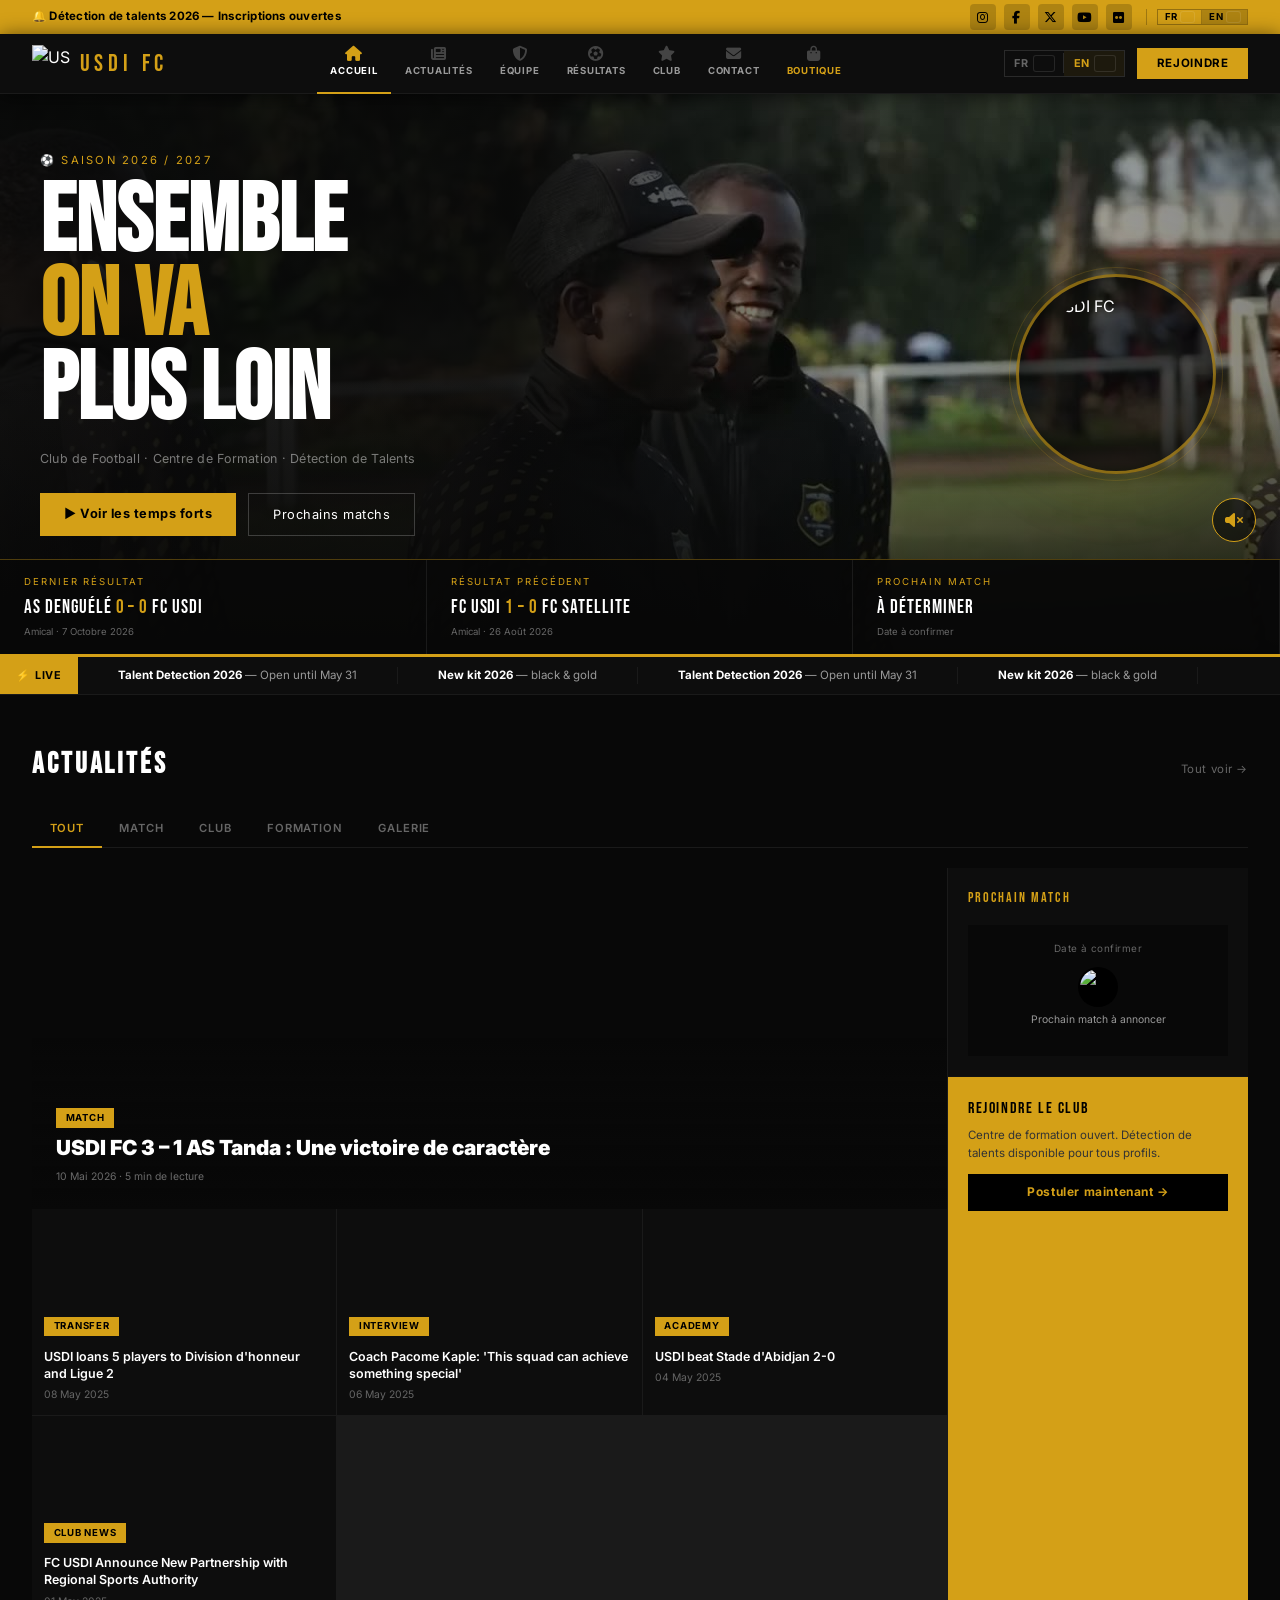
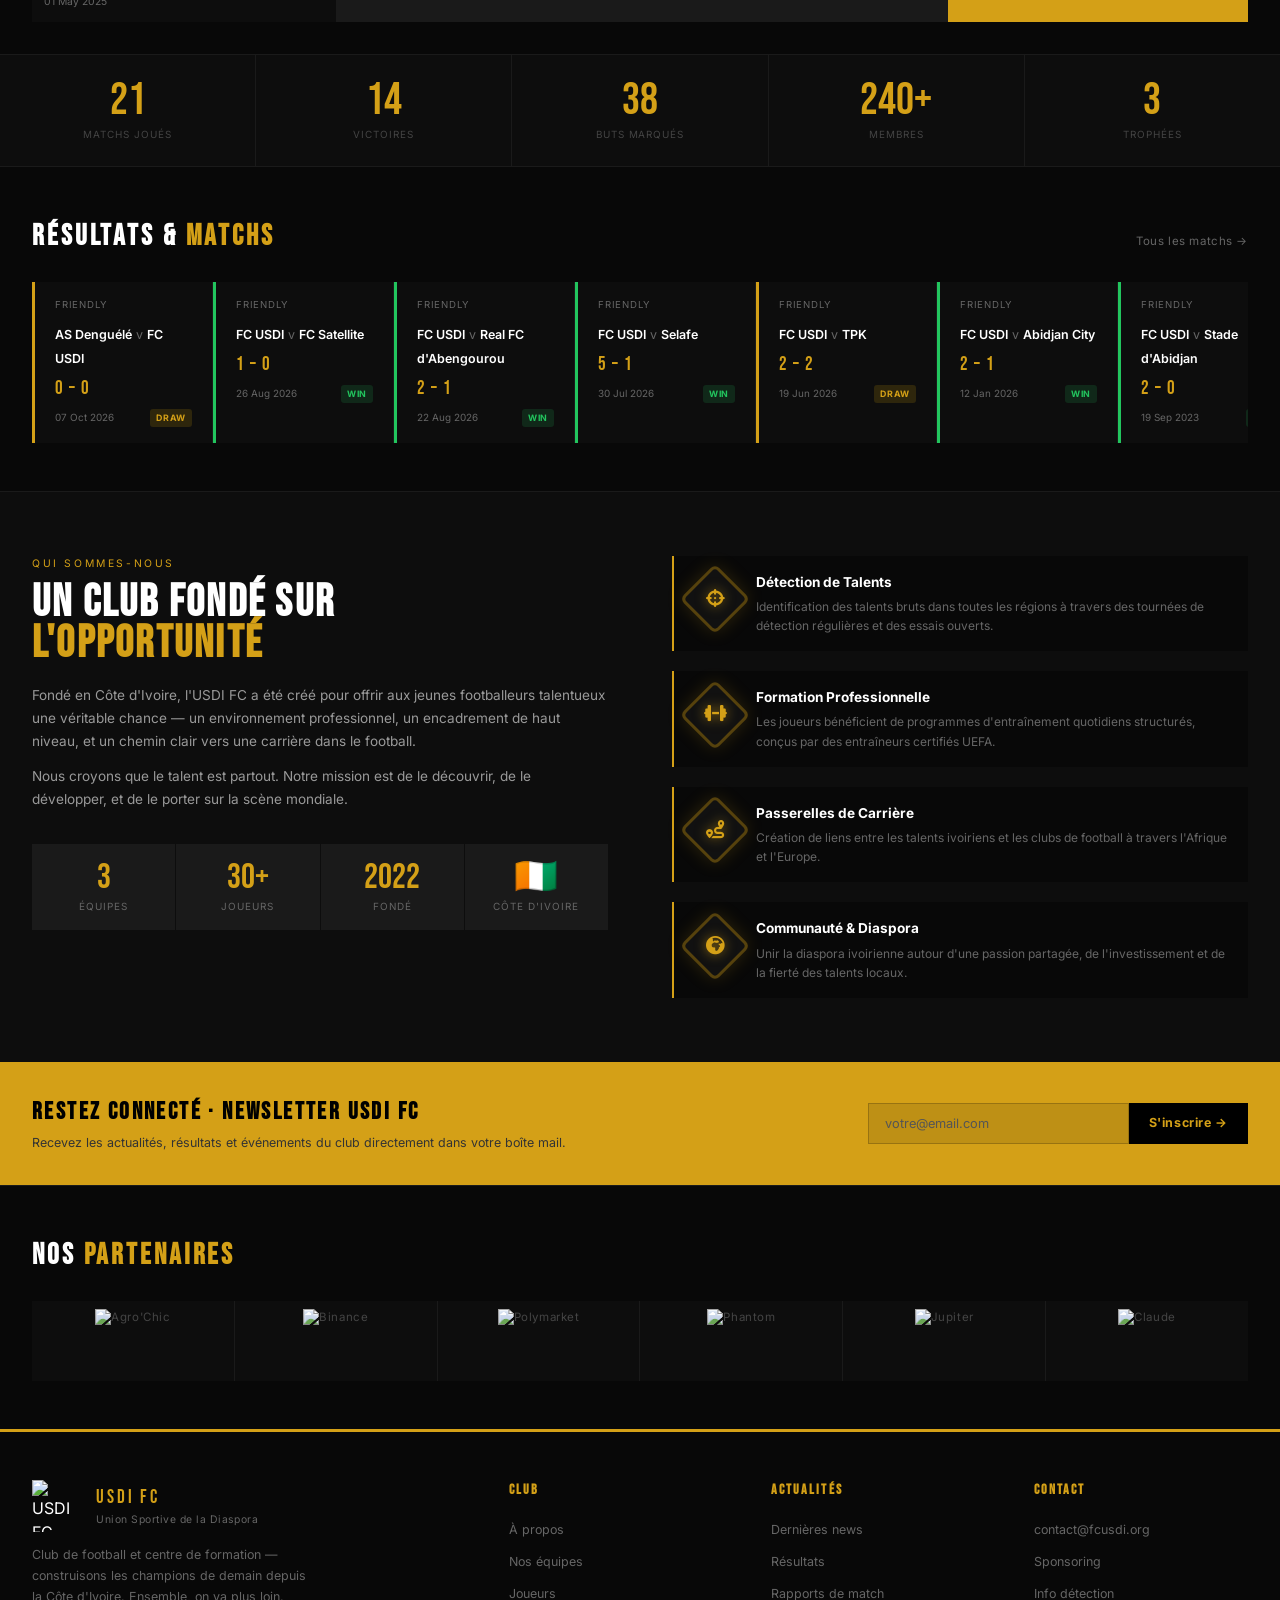
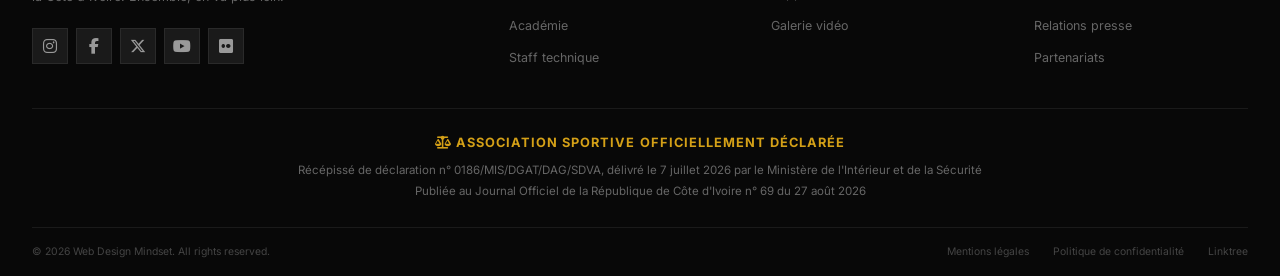
==== commit 3643afd4: "Hero: looping video with sound toggle; auto season (rolls 1 Sept); remove badge label; add AS Dengue" ====
--- a/FC USDI Desktop.html
+++ b/FC USDI Desktop.html
@@ -89,7 +89,26 @@
 
 <!-- HERO -->
 <section class="hero">
-  <div class="hero-bg"></div>
+  <video class="hero-video" autoplay muted loop playsinline preload="auto" poster="video/hero-poster.jpg" aria-hidden="true">
+    <source src="video/hero.mp4" type="video/mp4">
+  </video>
+  <button type="button" class="hero-sound" id="heroSound" aria-label="Activer le son" aria-pressed="false">
+    <i class="fa-solid fa-volume-xmark"></i>
+  </button>
+  <script>
+    (function () {
+      var v = document.querySelector('.hero-video');
+      var b = document.getElementById('heroSound');
+      if (!v || !b) return;
+      b.addEventListener('click', function () {
+        v.muted = !v.muted;
+        if (!v.muted) v.play();
+        b.setAttribute('aria-pressed', String(!v.muted));
+        b.setAttribute('aria-label', v.muted ? 'Activer le son' : 'Couper le son');
+        b.innerHTML = '<i class="fa-solid ' + (v.muted ? 'fa-volume-xmark' : 'fa-volume-high') + '"></i>';
+      });
+    })();
+  </script>
   <div class="hero-overlay-left"></div>
   <div class="hero-overlay-bottom"></div>
 
@@ -108,7 +127,7 @@
 
   <div class="hero-content">
     <div class="hero-main">
-      <div class="hero-season" data-i18n="hero.season">⚽ Saison 2025 / 2026</div>
+      <div class="hero-season" data-i18n="hero.season">⚽ Saison 2026 / 2027</div>
       <!-- Title row: title + badge sit side-by-side on mobile -->
       <div class="hero-title-row">
         <h1 class="hero-title" data-i18n-html="hero.title">
@@ -118,7 +137,6 @@
           <div class="hero-badge-ring">
             <img src="img/logo.png" alt="USDI FC" class="hero-badge-logo" />
           </div>
-          <div class="hero-badge-label" data-i18n-html="hero.badge">UNION SPORTIVE<br />DE LA DIASPORA</div>
         </div>
       </div>
       <p class="hero-subtitle" data-i18n="hero.subtitle">Club de Football · Centre de Formation · Détection de Talents</p>
@@ -133,21 +151,18 @@
   <div class="hero-score-bar">
     <div class="score-item">
       <div class="score-label" data-i18n="hero.last">Dernier résultat</div>
-      <div class="score-value">FC USDI <span class="highlight">1 – 0</span> FC Satellite</div>
-      <div class="score-sub" data-i18n="hero.last.sub1">Amical · 26 Août 2026</div>
+      <div class="score-value">AS Denguélé <span class="highlight">0 – 0</span> FC USDI</div>
+      <div class="score-sub" data-i18n="hero.last.sub1">Amical · 7 Octobre 2026</div>
     </div>
     <div class="score-item">
       <div class="score-label" data-i18n="hero.prev">Résultat précédent</div>
-      <div class="score-value">FC USDI <span class="highlight">2 – 1</span> Real FC d'Abengourou</div>
-      <div class="score-sub" data-i18n="hero.last.sub2">Amical · 22 Août 2026</div>
+      <div class="score-value">FC USDI <span class="highlight">1 – 0</span> FC Satellite</div>
+      <div class="score-sub" data-i18n="hero.last.sub2">Amical · 26 Août 2026</div>
     </div>
     <div class="score-item">
       <div class="score-label" data-i18n="hero.next">Prochain match</div>
-      <div class="score-value">AS Denguélé vs FC USDI</div>
-      <div class="score-sub" data-i18n="hero.next.sub">Amical · 28 Août 2026</div>
-    </div>
-    <div class="score-cta">
-      <a href="https://www.facebook.com/share/p/1KMieoEYvr/" target="_blank" rel="noopener" data-i18n="hero.ticket">Billetterie →</a>
+      <div class="score-value" data-i18n="hero.next.tbd">À déterminer</div>
+      <div class="score-sub" data-i18n="hero.next.sub">Date à confirmer</div>
     </div>
   </div>
 </section>
@@ -199,23 +214,15 @@
         <div class="sidebar-block">
           <div class="sidebar-title" data-i18n="sidebar.next">PROCHAIN MATCH</div>
           <div class="match-widget">
-            <div class="match-date" data-i18n="sidebar.next.date">Amical · 28 Août · 08h00</div>
-            <div class="match-teams-row">
+            <div class="match-date" data-i18n="sidebar.next.date">Date à confirmer</div>
+            <div class="match-teams-row" style="justify-content:center;">
               <div class="match-club">
                 <div class="match-club-badge" style="background:#000;padding:2px;">
                   <img src="img/logo.png" alt="USDI FC" style="width:100%;height:100%;object-fit:contain;border-radius:50%;display:block;" />
                 </div>
-                <div class="match-club-name">USDI FC</div>
-              </div>
-              <div class="match-vs">VS</div>
-              <div class="match-club">
-                <div class="match-club-badge opp" style="background:#fff;padding:2px;border:none;">
-                  <img src="img/opp-denguele.png" alt="AS Denguélé" style="width:100%;height:100%;object-fit:contain;border-radius:50%;display:block;" />
-                </div>
-                <div class="match-club-name">AS Denguélé</div>
+                <div class="match-club-name" data-i18n="sidebar.next.tbd">Prochain match à annoncer</div>
               </div>
             </div>
-            <a href="https://www.facebook.com/share/p/1KMieoEYvr/" target="_blank" rel="noopener" class="btn-ticket" data-i18n="sidebar.ticket">Billetterie</a>
           </div>
         </div>
         <div class="sidebar-cta">
@@ -437,7 +444,7 @@
 <script src="js/data.js"></script>
 <script src="js/main.js"></script>
 <script src="js/i18n.js"></script>
-<script src="js/hero-shader.js"></script>
+<!-- hero-shader.js disabled: hero now uses video -->
 <script>
   // News small cards
   const ng = document.getElementById('news-grid');
--- a/css/style.css
+++ b/css/style.css
@@ -327,6 +327,30 @@
   background: repeating-linear-gradient(45deg, #111 0, #111 6px, #0d0d0d 6px, #0d0d0d 12px);
   opacity: 0.6;
 }
+.hero-video {
+  position: absolute;
+  inset: 0;
+  width: 100%;
+  height: 100%;
+  object-fit: cover;
+  z-index: 0;
+}
+.hero .lion-watermark { display: none; }
+.hero-sound {
+  position: absolute;
+  right: 1.5rem;
+  bottom: 7rem;
+  z-index: 3;
+  width: 44px;
+  height: 44px;
+  border-radius: 50%;
+  background: rgba(8,8,8,0.6);
+  border: 1px solid var(--gold);
+  color: var(--gold);
+  font-size: 1rem;
+  transition: background var(--transition), color var(--transition);
+}
+.hero-sound:hover { background: var(--gold); color: var(--black); }
 .hero-overlay-left {
   position: absolute;
   inset: 0;
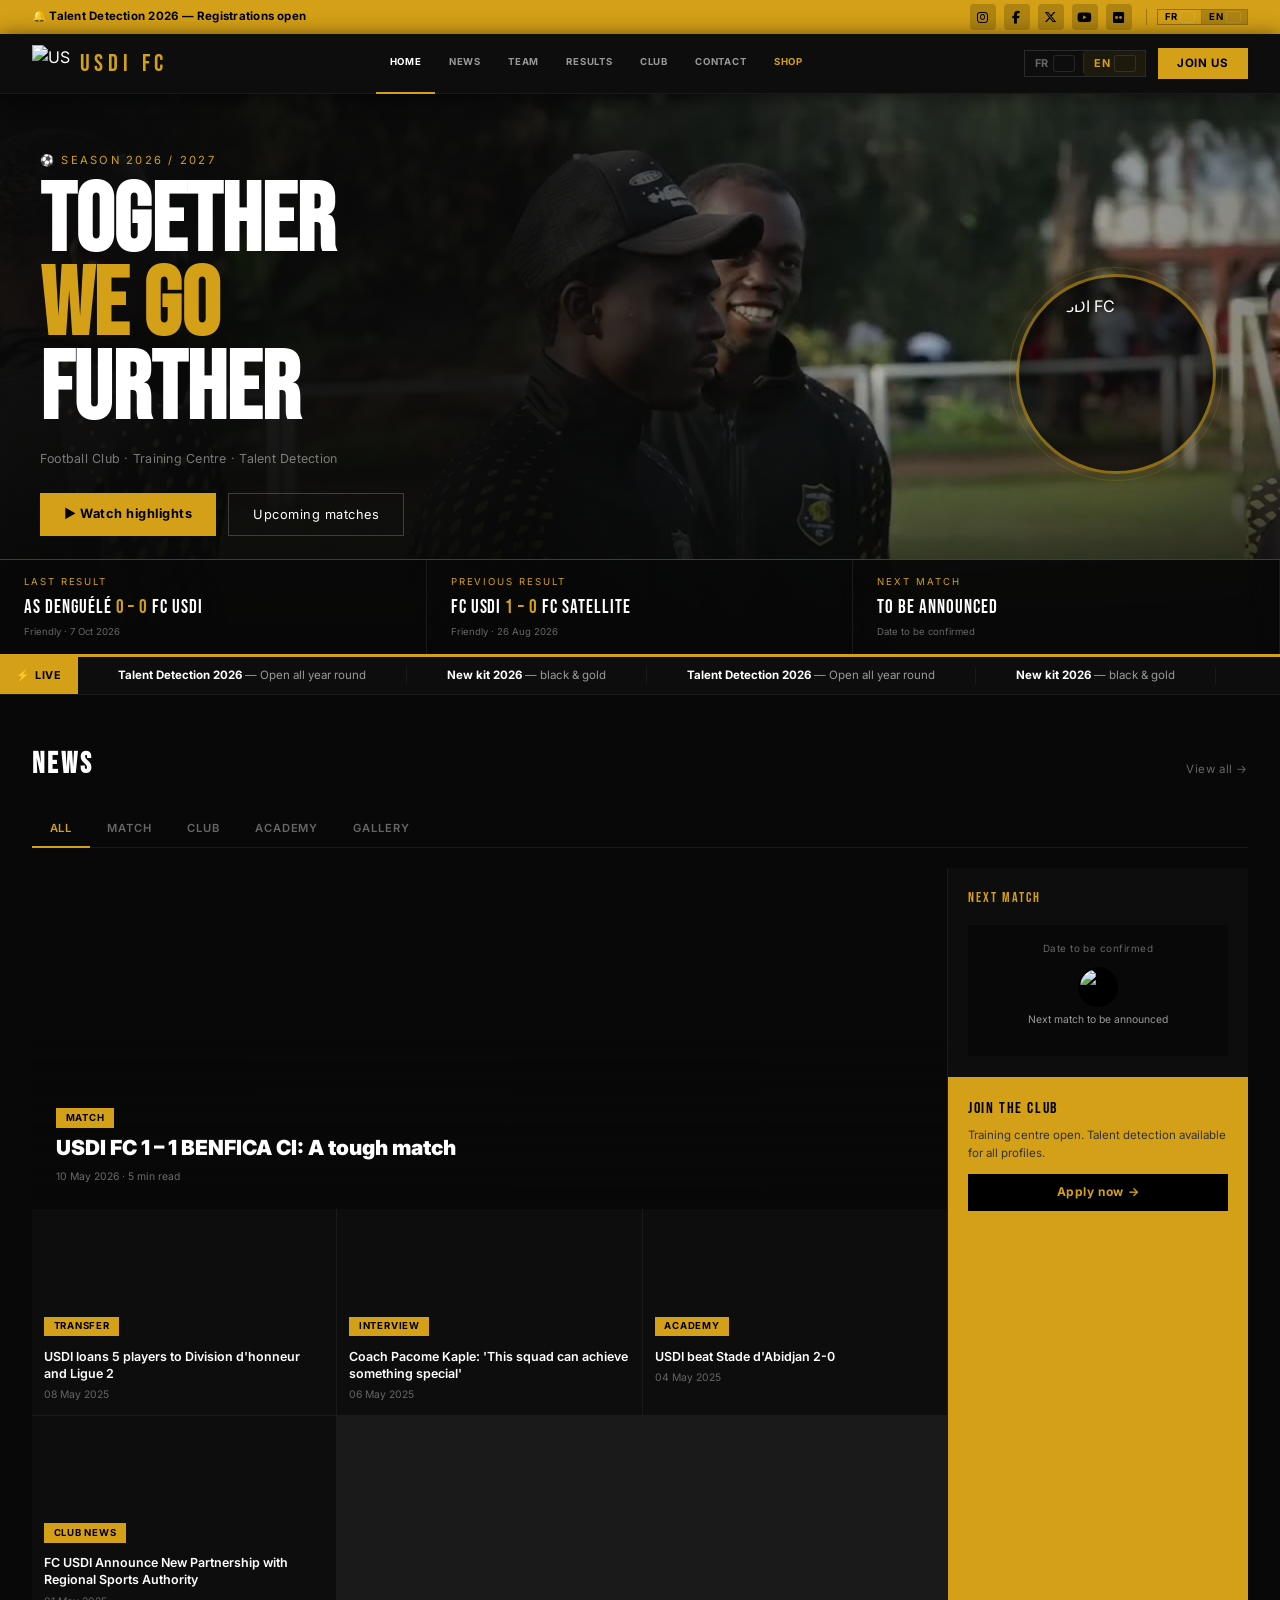
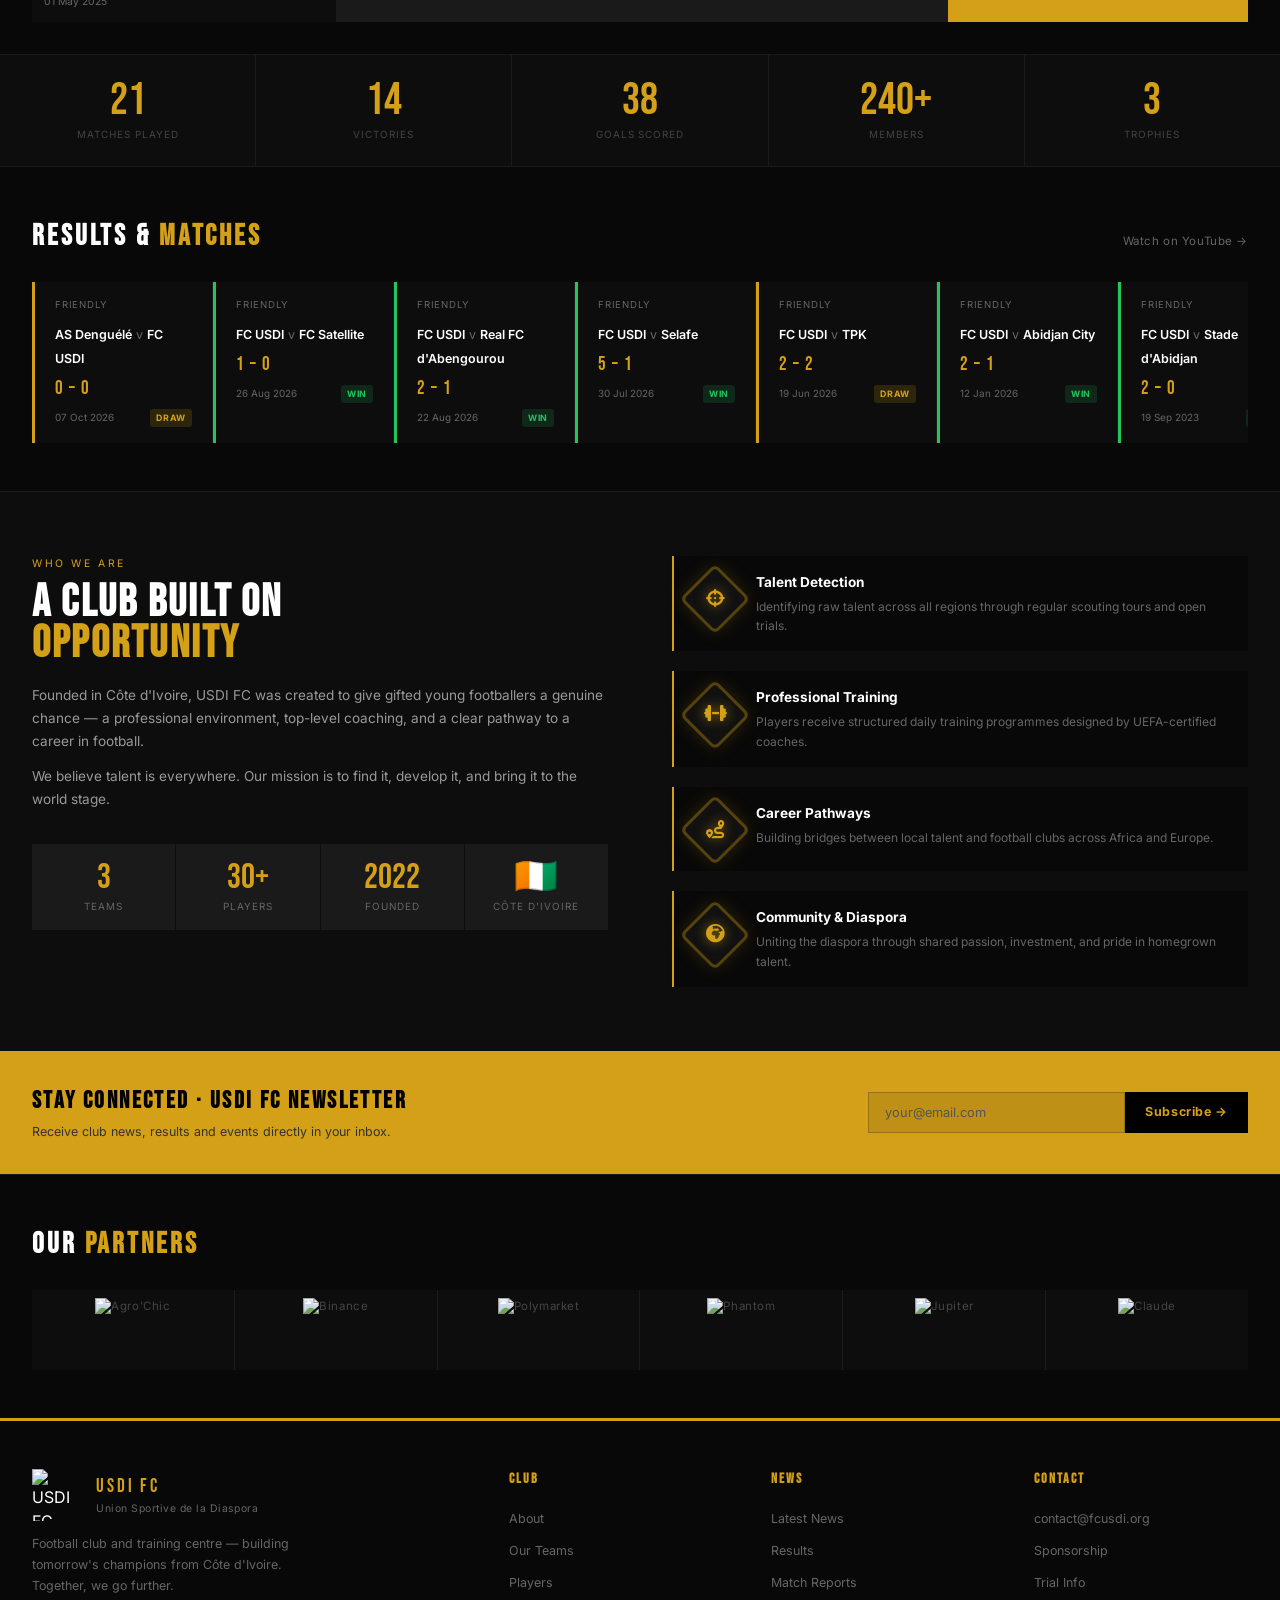
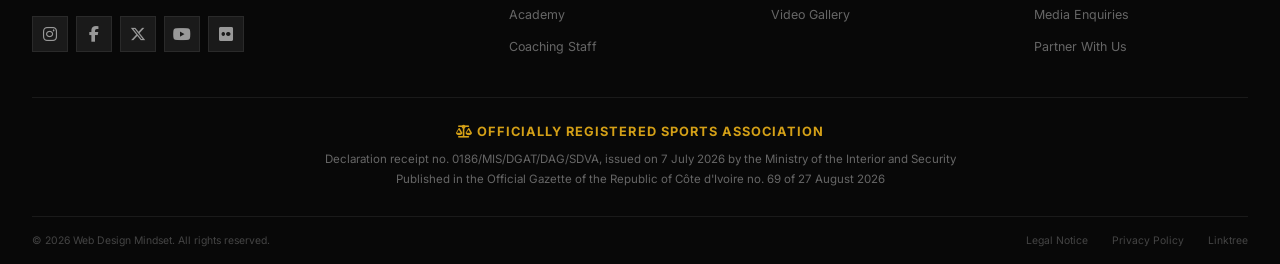
==== commit 0c6c14ce: "Hero: remove sound toggle button (video stays muted, looping) Co-Authored-By: Claude Sonnet 5.5 <nor" ====
--- a/FC USDI Desktop.html
+++ b/FC USDI Desktop.html
@@ -92,23 +92,6 @@
   <video class="hero-video" autoplay muted loop playsinline preload="auto" poster="video/hero-poster.jpg" aria-hidden="true">
     <source src="video/hero.mp4" type="video/mp4">
   </video>
-  <button type="button" class="hero-sound" id="heroSound" aria-label="Activer le son" aria-pressed="false">
-    <i class="fa-solid fa-volume-xmark"></i>
-  </button>
-  <script>
-    (function () {
-      var v = document.querySelector('.hero-video');
-      var b = document.getElementById('heroSound');
-      if (!v || !b) return;
-      b.addEventListener('click', function () {
-        v.muted = !v.muted;
-        if (!v.muted) v.play();
-        b.setAttribute('aria-pressed', String(!v.muted));
-        b.setAttribute('aria-label', v.muted ? 'Activer le son' : 'Couper le son');
-        b.innerHTML = '<i class="fa-solid ' + (v.muted ? 'fa-volume-xmark' : 'fa-volume-high') + '"></i>';
-      });
-    })();
-  </script>
   <div class="hero-overlay-left"></div>
   <div class="hero-overlay-bottom"></div>
 
--- a/css/style.css
+++ b/css/style.css
@@ -336,21 +336,6 @@
   z-index: 0;
 }
 .hero .lion-watermark { display: none; }
-.hero-sound {
-  position: absolute;
-  right: 1.5rem;
-  bottom: 7rem;
-  z-index: 3;
-  width: 44px;
-  height: 44px;
-  border-radius: 50%;
-  background: rgba(8,8,8,0.6);
-  border: 1px solid var(--gold);
-  color: var(--gold);
-  font-size: 1rem;
-  transition: background var(--transition), color var(--transition);
-}
-.hero-sound:hover { background: var(--gold); color: var(--black); }
 .hero-overlay-left {
   position: absolute;
   inset: 0;
@@ -1371,6 +1356,82 @@
 .team-cat { font-size: 0.68rem; color: var(--gray-3); letter-spacing: 0.05em; text-transform: uppercase; margin-bottom: 0.4rem; }
 .team-card h3 { font-size: 1.2rem; font-weight: 700; color: var(--white); margin-bottom: 0.6rem; }
 .team-record { display:flex; gap:0.75rem; font-size: 0.8rem; font-weight: 700; }
+/* ── PLAYER SHEETS (fiches techniques) ── */
+.sheets-section { margin-top: 3.5rem; }
+.sheets-title { font-family: var(--font-display); font-size: 2.6rem; letter-spacing: 0.04em; line-height: 1.1; }
+.sheets-title span { color: var(--gold); }
+.sheets-sub { color: var(--gray-4); font-size: 0.85rem; margin: 0.4rem 0 1.75rem; }
+.sheets-grid { display: grid; gap: 1.5rem; }
+.sheet {
+  display: grid;
+  grid-template-columns: 270px minmax(0, 1fr);
+  background: var(--black-mid);
+  border: 1px solid var(--dark);
+  border-top: 3px solid var(--gold);
+  overflow: hidden;
+}
+.sheet-photo {
+  position: relative;
+  background: linear-gradient(160deg, #1a1400, var(--black));
+  min-height: 420px;
+  display: flex;
+  align-items: center;
+  justify-content: center;
+}
+.sheet-photo { min-height: 0; }
+.sheet-photo.no-photo { min-height: 420px; }
+.sheet-photo img { display: block; width: 100%; height: 620px; object-fit: cover; object-position: center top; }
+.sheet .sheet-photo-fallback { display: none; font-size: 7rem; color: #2a2210; }
+.sheet .sheet-photo.no-photo .sheet-photo-fallback { display: block; }
+.sheet-tag {
+  position: absolute;
+  top: 1rem;
+  left: 1rem;
+  z-index: 1;
+  background: var(--gold);
+  color: #000;
+  font-weight: 700;
+  font-size: 0.7rem;
+  letter-spacing: 0.12em;
+  padding: 0.3rem 0.7rem;
+}
+.sheet-body { padding: 2rem 2.2rem; display: flex; flex-direction: column; justify-content: center; }
+.sheet-club { color: var(--gray-4); font-size: 0.7rem; letter-spacing: 0.18em; text-transform: uppercase; margin-bottom: 0.4rem; }
+.sheet-name { font-family: var(--font-display); font-size: 3rem; line-height: 1; letter-spacing: 0.03em; font-weight: 400; }
+.sheet-name span { color: var(--gold); }
+.sheet-pos { color: var(--gold); font-size: 0.8rem; letter-spacing: 0.2em; text-transform: uppercase; margin: 0.5rem 0 1.5rem; }
+.sheet-stats { display: grid; grid-template-columns: repeat(3, 1fr); gap: 1px; background: var(--dark); border: 1px solid var(--dark); margin-bottom: 1.5rem; }
+.sheet-stat { background: var(--black); padding: 1rem 1.1rem; }
+.sheet-stat .v { font-family: var(--font-display); font-size: 1.9rem; color: var(--white); }
+.sheet-stat .l { font-size: 0.62rem; letter-spacing: 0.18em; text-transform: uppercase; color: var(--gold); margin-top: 0.15rem; }
+.sheet-row { display: flex; flex-wrap: wrap; justify-content: space-between; gap: 0.2rem 1rem; padding: 0.7rem 0; border-bottom: 1px solid var(--dark); font-size: 0.88rem; }
+.sheet-video {
+  display: flex;
+  align-items: center;
+  justify-content: center;
+  gap: 0.8rem;
+  margin-top: 1.5rem;
+  padding: 1rem 1.5rem;
+  background: #e62117;
+  color: #fff;
+  font-size: 1.05rem;
+  font-weight: 700;
+  letter-spacing: 0.04em;
+  border-radius: 6px;
+  transition: background var(--transition), transform var(--transition);
+}
+.sheet-video i { font-size: 1.7rem; }
+.sheet-video:hover { background: #ff0000; transform: translateY(-2px); }
+.sheet-row dt { color: var(--gray-4); }
+.sheet-row dd { font-weight: 600; text-align: right; }
+@media (max-width: 760px) {
+  .sheet { grid-template-columns: minmax(0, 1fr); }
+  .sheet-photo img { height: 480px; object-fit: cover; object-position: center top; }
+  .sheet-body { padding: 1.5rem 1.25rem; }
+  .sheet-name { font-size: 2.3rem; }
+  .sheet-stat .v { font-size: 1.4rem; }
+}
+
 .rec-w { color: var(--green); }
 .rec-d { color: var(--gold); }
 .rec-l { color: var(--red); }
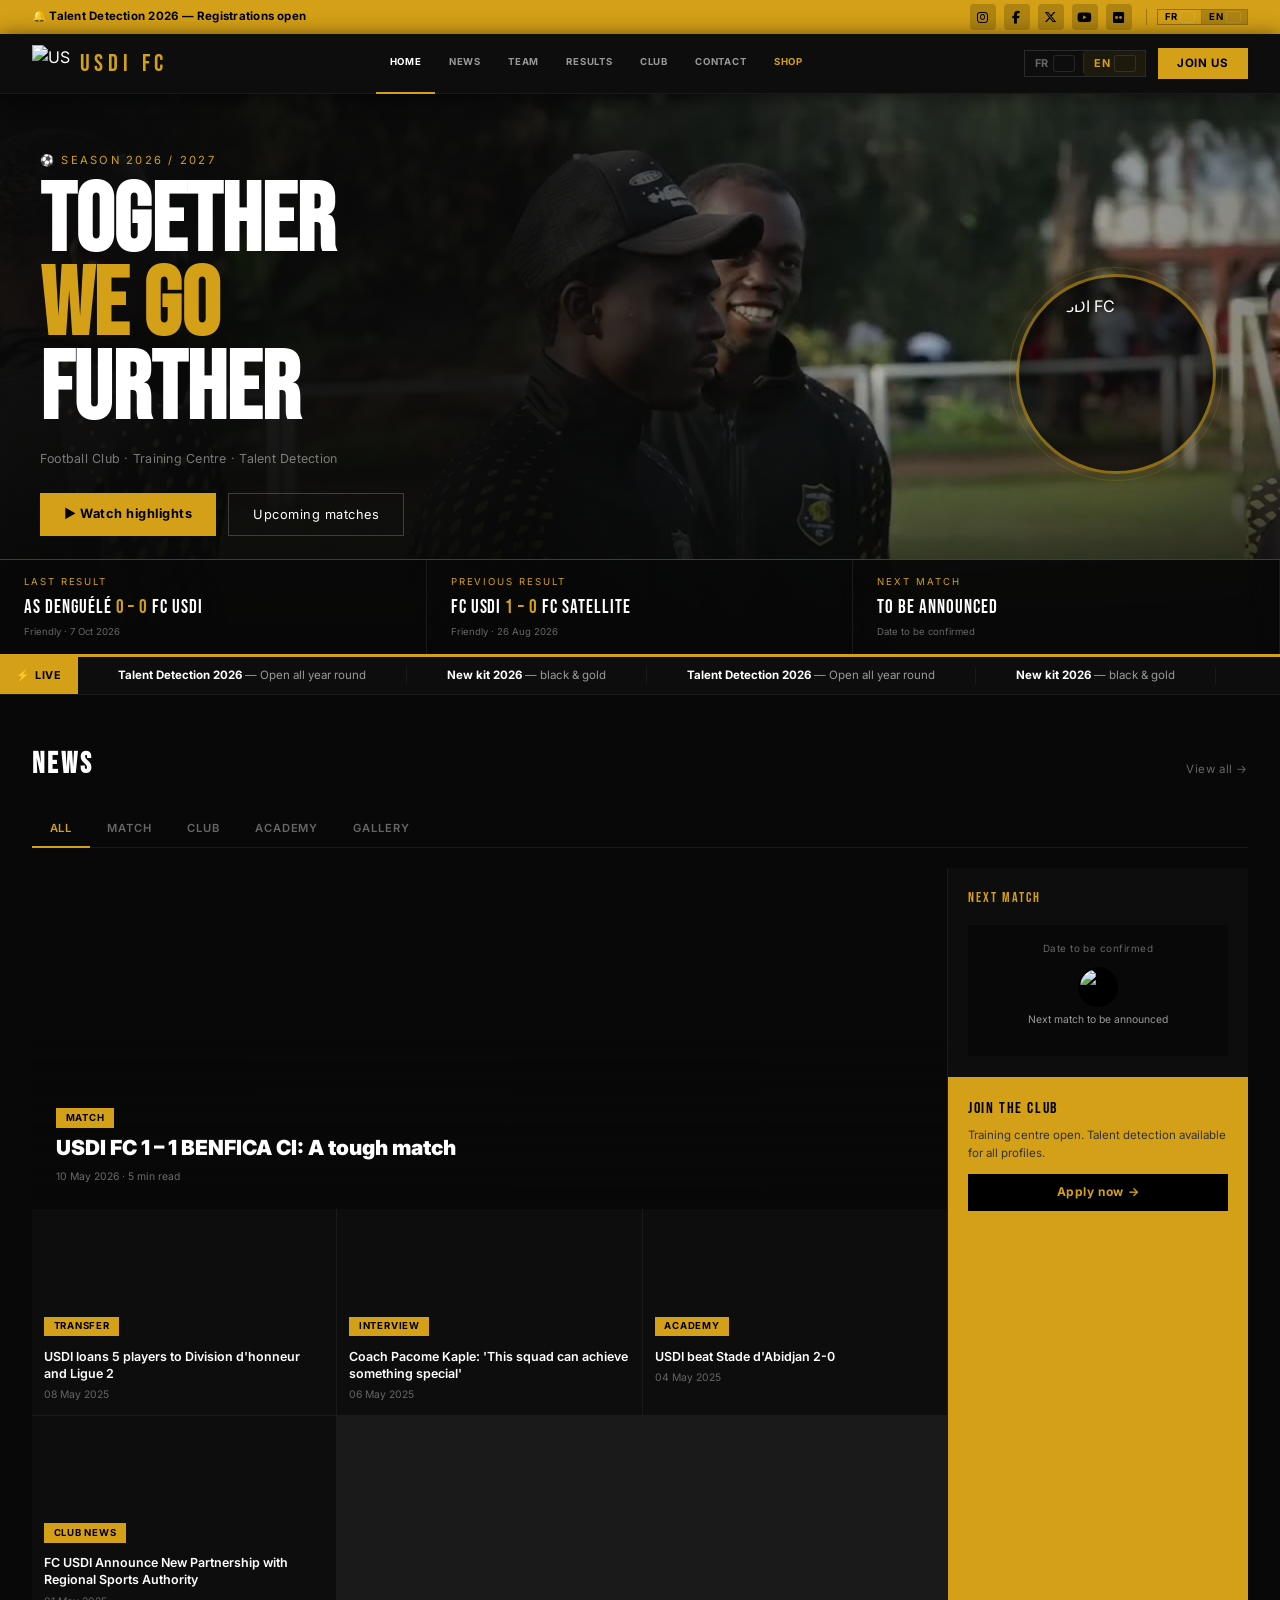
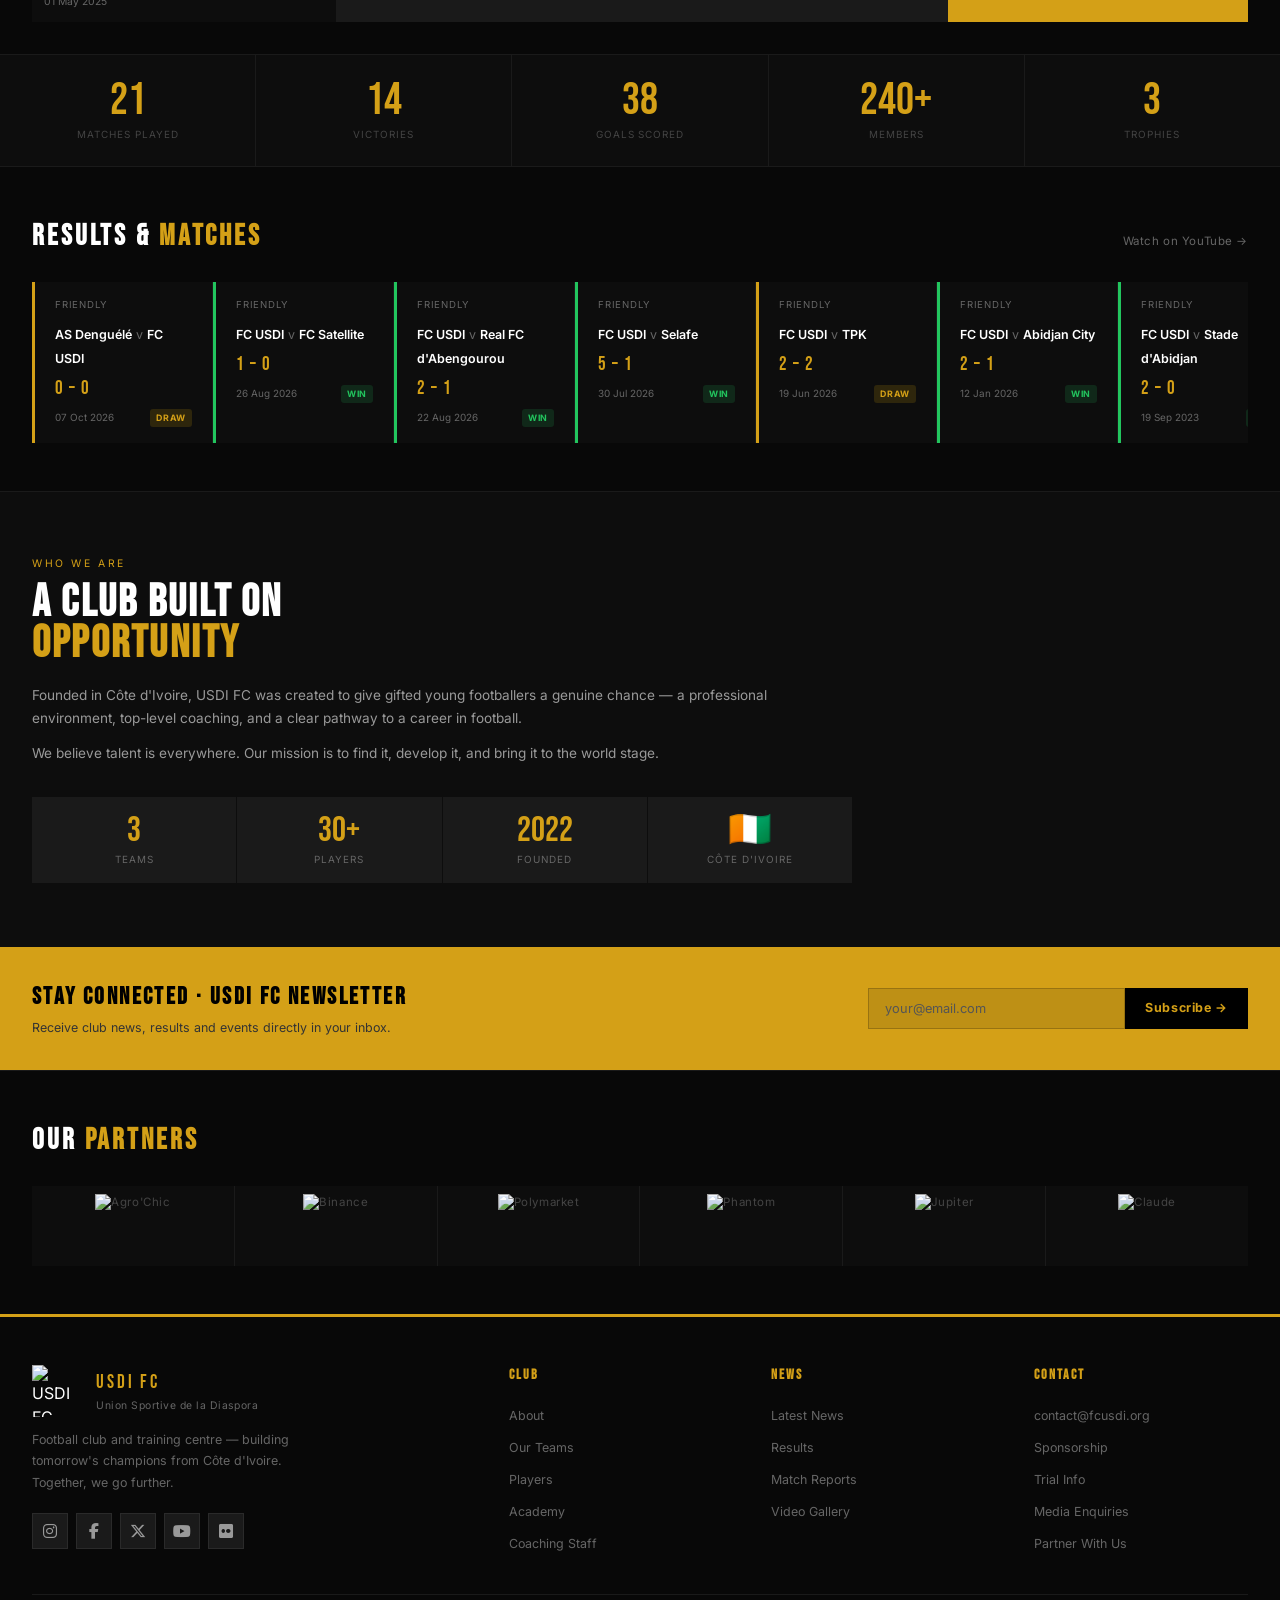
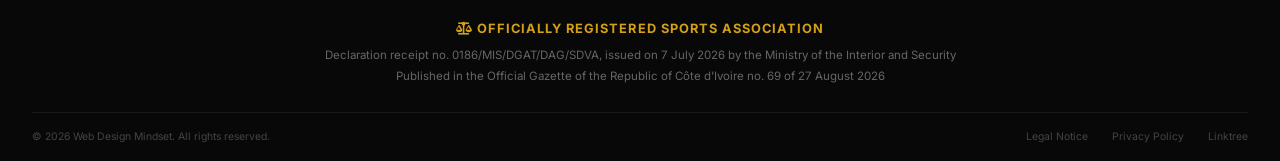
==== commit 034e28b4: "Club section: remove the four pillars (detection, training, career bridges, community) Co-Authored-B" ====
--- a/FC USDI Desktop.html
+++ b/FC USDI Desktop.html
@@ -10,6 +10,19 @@
   <link rel="stylesheet" href="css/style.css" />
   <link rel="stylesheet" href="https://cdnjs.cloudflare.com/ajax/libs/font-awesome/6.6.0/css/all.min.css" crossorigin="anonymous" />
   <link rel="stylesheet" href="https://cdnjs.cloudflare.com/ajax/libs/flag-icons/7.2.3/css/flag-icons.min.css" crossorigin="anonymous" />
+  <meta name="description" content="Union Sportive de la Diaspora FC — club de football et centre de formation en Côte d'Ivoire : résultats, équipes, fiches joueurs et détection de talents." />
+  <meta property="og:type" content="website" />
+  <meta property="og:site_name" content="USDI FC" />
+  <meta property="og:title" content="USDI FC — Union Sportive de la Diaspora" />
+  <meta property="og:description" content="Union Sportive de la Diaspora FC — club de football et centre de formation en Côte d'Ivoire : résultats, équipes, fiches joueurs et détection de talents." />
+  <meta property="og:url" content="https://fcusdi.org/" />
+  <meta property="og:image" content="https://fcusdi.org/img/share-thumbnail.jpg" />
+  <meta property="og:image:width" content="1200" />
+  <meta property="og:image:height" content="630" />
+  <meta name="twitter:card" content="summary_large_image" />
+  <meta name="twitter:title" content="USDI FC — Union Sportive de la Diaspora" />
+  <meta name="twitter:description" content="Union Sportive de la Diaspora FC — club de football et centre de formation en Côte d'Ivoire : résultats, équipes, fiches joueurs et détection de talents." />
+  <meta name="twitter:image" content="https://fcusdi.org/img/share-thumbnail.jpg" />
 </head>
 <body>
 
@@ -255,36 +268,6 @@
           <div class="club-stat"><div class="val">🇨🇮</div><div class="lbl">Côte d'Ivoire</div></div>
         </div>
       </div>
-      <div class="club-pillars">
-        <div class="club-pillar">
-          <div class="club-pillar-icon"><i class="fa-solid fa-crosshairs"></i></div>
-          <div>
-            <h3 data-i18n="club.p1.title">Détection de Talents</h3>
-            <p data-i18n="club.p1.text">Identification des talents bruts dans toutes les régions à travers des tournées de détection régulières et des essais ouverts.</p>
-          </div>
-        </div>
-        <div class="club-pillar">
-          <div class="club-pillar-icon"><i class="fa-solid fa-dumbbell"></i></div>
-          <div>
-            <h3 data-i18n="club.p2.title">Formation Professionnelle</h3>
-            <p data-i18n="club.p2.text">Les joueurs bénéficient de programmes d'entraînement quotidiens structurés, conçus par des entraîneurs certifiés UEFA.</p>
-          </div>
-        </div>
-        <div class="club-pillar">
-          <div class="club-pillar-icon"><i class="fa-solid fa-route"></i></div>
-          <div>
-            <h3 data-i18n="club.p3.title">Passerelles de Carrière</h3>
-            <p data-i18n="club.p3.text">Création de liens entre les talents ivoiriens et les clubs de football à travers l'Afrique et l'Europe.</p>
-          </div>
-        </div>
-        <div class="club-pillar">
-          <div class="club-pillar-icon"><i class="fa-solid fa-earth-africa"></i></div>
-          <div>
-            <h3 data-i18n="club.p4.title">Communauté &amp; Diaspora</h3>
-            <p data-i18n="club.p4.text">Unir la diaspora ivoirienne autour d'une passion partagée, de l'investissement et de la fierté des talents locaux.</p>
-          </div>
-        </div>
-      </div>
     </div>
   </div>
 </section>
--- a/css/style.css
+++ b/css/style.css
@@ -523,6 +523,8 @@
   overflow: hidden;
 }
 .ticker-label {
+  position: relative;
+  z-index: 2;
   flex-shrink: 0;
   background: var(--gold);
   color: #000;
@@ -1009,7 +1011,7 @@
 }
 .club-inner {
   display: grid;
-  grid-template-columns: 1fr 1fr;
+  grid-template-columns: minmax(0, 820px);
   gap: 4rem;
   align-items: start;
 }
@@ -1361,75 +1363,181 @@
 .sheets-title { font-family: var(--font-display); font-size: 2.6rem; letter-spacing: 0.04em; line-height: 1.1; }
 .sheets-title span { color: var(--gold); }
 .sheets-sub { color: var(--gray-4); font-size: 0.85rem; margin: 0.4rem 0 1.75rem; }
-.sheets-grid { display: grid; gap: 1.5rem; }
-.sheet {
-  display: grid;
-  grid-template-columns: 270px minmax(0, 1fr);
-  background: var(--black-mid);
+.sheets-grid { display: grid; gap: 2.5rem; }
+
+.pf-card {
+  position: relative;
+  background:
+    repeating-linear-gradient(135deg, rgba(212,160,23,0.035) 0 2px, transparent 2px 26px),
+    linear-gradient(135deg, #141414 0%, #0a0a0a 65%);
   border: 1px solid var(--dark);
   border-top: 3px solid var(--gold);
   overflow: hidden;
-}
-.sheet-photo {
-  position: relative;
-  background: linear-gradient(160deg, #1a1400, var(--black));
-  min-height: 420px;
-  display: flex;
-  align-items: center;
-  justify-content: center;
-}
-.sheet-photo { min-height: 0; }
-.sheet-photo.no-photo { min-height: 420px; }
-.sheet-photo img { display: block; width: 100%; height: 620px; object-fit: cover; object-position: center top; }
-.sheet .sheet-photo-fallback { display: none; font-size: 7rem; color: #2a2210; }
-.sheet .sheet-photo.no-photo .sheet-photo-fallback { display: block; }
-.sheet-tag {
-  position: absolute;
-  top: 1rem;
-  left: 1rem;
-  z-index: 1;
+  box-shadow: 0 30px 60px rgba(0,0,0,0.45);
+}
+.pf-top { display: grid; grid-template-columns: minmax(0, 1fr) 440px; }
+.pf-info { padding: 2.6rem 2.6rem 2.4rem; display: flex; flex-direction: column; }
+.pf-kicker {
+  display: flex; align-items: center; gap: 0.7rem;
+  font-size: 0.68rem; letter-spacing: 0.22em; text-transform: uppercase; color: var(--gray-4);
+}
+.pf-kicker::before { content: ''; width: 30px; height: 2px; background: var(--gold); }
+.pf-tag {
+  align-self: flex-start;
+  margin: 1.4rem 0 0.9rem;
   background: var(--gold);
   color: #000;
-  font-weight: 700;
-  font-size: 0.7rem;
-  letter-spacing: 0.12em;
-  padding: 0.3rem 0.7rem;
-}
-.sheet-body { padding: 2rem 2.2rem; display: flex; flex-direction: column; justify-content: center; }
-.sheet-club { color: var(--gray-4); font-size: 0.7rem; letter-spacing: 0.18em; text-transform: uppercase; margin-bottom: 0.4rem; }
-.sheet-name { font-family: var(--font-display); font-size: 3rem; line-height: 1; letter-spacing: 0.03em; font-weight: 400; }
-.sheet-name span { color: var(--gold); }
-.sheet-pos { color: var(--gold); font-size: 0.8rem; letter-spacing: 0.2em; text-transform: uppercase; margin: 0.5rem 0 1.5rem; }
-.sheet-stats { display: grid; grid-template-columns: repeat(3, 1fr); gap: 1px; background: var(--dark); border: 1px solid var(--dark); margin-bottom: 1.5rem; }
-.sheet-stat { background: var(--black); padding: 1rem 1.1rem; }
-.sheet-stat .v { font-family: var(--font-display); font-size: 1.9rem; color: var(--white); }
-.sheet-stat .l { font-size: 0.62rem; letter-spacing: 0.18em; text-transform: uppercase; color: var(--gold); margin-top: 0.15rem; }
-.sheet-row { display: flex; flex-wrap: wrap; justify-content: space-between; gap: 0.2rem 1rem; padding: 0.7rem 0; border-bottom: 1px solid var(--dark); font-size: 0.88rem; }
-.sheet-video {
-  display: flex;
-  align-items: center;
-  justify-content: center;
-  gap: 0.8rem;
-  margin-top: 1.5rem;
-  padding: 1rem 1.5rem;
-  background: #e62117;
-  color: #fff;
-  font-size: 1.05rem;
-  font-weight: 700;
-  letter-spacing: 0.04em;
+  font-weight: 800;
+  font-size: 0.74rem;
+  letter-spacing: 0.14em;
+  text-transform: uppercase;
+  padding: 0.4rem 0.85rem;
+}
+.pf-name { font-family: var(--font-display); font-weight: 400; line-height: 0.92; letter-spacing: 0.02em; }
+.pf-first { display: block; font-size: clamp(1.8rem, 3vw, 2.6rem); color: var(--white); }
+.pf-last { display: block; font-size: clamp(3.4rem, 7vw, 6rem); color: var(--gold); }
+.pf-rows { margin-top: 1.8rem; }
+.pf-row {
+  display: grid; grid-template-columns: 9.5rem minmax(0, 1fr); gap: 1rem; align-items: baseline;
+  padding: 0.75rem 0; border-bottom: 1px solid rgba(255,255,255,0.08);
+}
+.pf-row dt { font-size: 0.66rem; letter-spacing: 0.18em; text-transform: uppercase; color: var(--gold); font-weight: 700; }
+.pf-row dd { font-size: 0.98rem; font-weight: 600; color: var(--white); }
+.pf-video {
+  display: flex; align-items: center; justify-content: center; gap: 0.8rem;
+  margin-top: auto; padding: 1rem 1.5rem;
+  background: #e62117; color: #fff;
+  font-size: 1.05rem; font-weight: 700; letter-spacing: 0.04em;
   border-radius: 6px;
   transition: background var(--transition), transform var(--transition);
 }
-.sheet-video i { font-size: 1.7rem; }
-.sheet-video:hover { background: #ff0000; transform: translateY(-2px); }
-.sheet-row dt { color: var(--gray-4); }
-.sheet-row dd { font-weight: 600; text-align: right; }
-@media (max-width: 760px) {
-  .sheet { grid-template-columns: minmax(0, 1fr); }
-  .sheet-photo img { height: 480px; object-fit: cover; object-position: center top; }
-  .sheet-body { padding: 1.5rem 1.25rem; }
-  .sheet-name { font-size: 2.3rem; }
-  .sheet-stat .v { font-size: 1.4rem; }
+.pf-rows + .pf-video { margin-top: 2rem; }
+.pf-video i { font-size: 1.7rem; }
+.pf-video:hover { background: #ff0000; transform: translateY(-2px); }
+
+.pf-photo { position: relative; overflow: hidden; background: #000; aspect-ratio: 683 / 1024; }
+.pf-photo > img:first-child {
+  position: absolute; inset: 0; width: 100%; height: 100%;
+  object-fit: cover; object-position: center top;
+}
+.pf-photo::before {
+  content: ''; position: absolute; inset: 0; z-index: 1; pointer-events: none;
+  background:
+    linear-gradient(to right, rgba(10,10,10,0.85) 0%, rgba(10,10,10,0) 22%),
+    linear-gradient(to top, rgba(0,0,0,0.65) 0%, rgba(0,0,0,0) 35%);
+}
+.pf-badge {
+  position: absolute; top: 1rem; right: 1rem; z-index: 2;
+  width: 64px; height: 64px; object-fit: contain;
+  filter: drop-shadow(0 2px 6px rgba(0,0,0,0.7));
+}
+.pf-number {
+  position: absolute; right: 1.2rem; bottom: 0.2rem; z-index: 2;
+  font-family: var(--font-display); font-size: 9rem; line-height: 1;
+  color: transparent; -webkit-text-stroke: 2px rgba(212,160,23,0.9);
+}
+.pf-bottom { display: grid; grid-template-columns: minmax(0, 1fr) minmax(0, 1fr); border-top: 1px solid var(--dark); }
+.pf-figs, .pf-pitch-box { padding: 2rem 2.6rem 2.2rem; }
+.pf-pitch-box { border-left: 1px solid var(--dark); }
+.pf-h {
+  display: flex; align-items: center; gap: 0.7rem; margin-bottom: 1.3rem;
+  font-size: 0.7rem; letter-spacing: 0.2em; text-transform: uppercase; color: var(--white); font-weight: 700;
+}
+.pf-h::before { content: ''; width: 18px; height: 2px; background: var(--gold); }
+.pf-figs { display: flex; flex-direction: column; }
+.pf-fig-grid { display: flex; flex-direction: column; justify-content: space-between; flex: 1; }
+.pf-fig-grid > div { display: flex; align-items: baseline; justify-content: space-between; gap: 1rem; padding: 1.1rem 0; border-bottom: 1px solid rgba(255,255,255,0.08); }
+.pf-fig-grid > div:first-child { padding-top: 0.2rem; }
+.pf-num { order: 2; font-family: var(--font-display); font-size: 3.4rem; line-height: 1; color: var(--gold); }
+.pf-lab { order: 1; font-size: 0.62rem; letter-spacing: 0.18em; text-transform: uppercase; color: var(--gray-4); }
+.pf-pitch { display: block; width: 100%; height: auto; border-radius: 4px; border: 1px solid rgba(255,255,255,0.12); }
+.pf-spot-ring { animation: pf-pulse 1.8s ease-in-out infinite; transform-box: fill-box; transform-origin: center; }
+@keyframes pf-pulse { 0%, 100% { transform: scale(0.8); opacity: 0.9; } 50% { transform: scale(1.5); opacity: 0.25; } }
+.pf-legend {
+  display: flex; justify-content: space-between; flex-wrap: wrap; gap: 0.4rem 1rem;
+  margin-top: 0.8rem; font-size: 0.75rem; color: var(--gray-4);
+}
+.pf-legend b { color: var(--white); font-weight: 600; }
+.pf-dot { display: inline-block; width: 9px; height: 9px; border-radius: 50%; background: var(--gold); margin-right: 0.4rem; }
+.pf-dir i { color: var(--gold); margin-left: 0.3rem; }
+
+.pf-all {
+  position: relative; overflow: hidden;
+  display: flex; align-items: center; justify-content: center; gap: 0.8rem;
+  margin-top: 1.5rem; padding: 1.15rem 1.5rem;
+  background: var(--gold); border: 1px solid var(--gold); color: #000;
+  font-size: 0.9rem; font-weight: 800; letter-spacing: 0.14em; text-transform: uppercase;
+  animation: pf-all-pulse 2.2s ease-in-out infinite;
+  transition: transform var(--transition), background var(--transition);
+}
+/* light sweep passing over the button */
+.pf-all::after {
+  content: ''; position: absolute; top: 0; bottom: 0; left: -40%; width: 30%;
+  background: linear-gradient(100deg, transparent, rgba(255,255,255,0.55), transparent);
+  transform: skewX(-20deg);
+  animation: pf-all-shine 3s ease-in-out infinite;
+}
+.pf-all i { animation: pf-all-arrow 1.1s ease-in-out infinite; }
+.pf-all:hover { background: #e8b420; transform: translateY(-2px); animation-play-state: paused; }
+@keyframes pf-all-pulse {
+  0%, 100% { box-shadow: 0 0 0 0 rgba(212,160,23,0.55), 0 0 14px rgba(212,160,23,0.25); }
+  50%      { box-shadow: 0 0 0 10px rgba(212,160,23,0), 0 0 26px rgba(212,160,23,0.5); }
+}
+@keyframes pf-all-shine {
+  0%, 35% { left: -40%; }
+  75%, 100% { left: 125%; }
+}
+@keyframes pf-all-arrow {
+  0%, 100% { transform: translateX(0); }
+  50%      { transform: translateX(7px); }
+}
+@media (prefers-reduced-motion: reduce) {
+  .pf-all, .pf-all::after, .pf-all i { animation: none; }
+}
+.pf-back { display: inline-flex; align-items: center; gap: 0.5rem; margin-bottom: 0.8rem; font-size: 0.75rem; color: var(--gray-4); letter-spacing: 0.06em; }
+.pf-back:hover { color: var(--gold); }
+
+/* ── Share buttons on player profiles ── */
+.pf-card { scroll-margin-top: 110px; }
+.pf-card.pf-target { animation: pf-flash 2.4s ease-out 1; }
+@keyframes pf-flash {
+  0%   { box-shadow: 0 0 0 3px var(--gold), 0 30px 60px rgba(0,0,0,0.45); }
+  100% { box-shadow: 0 0 0 3px rgba(212,160,23,0), 0 30px 60px rgba(0,0,0,0.45); }
+}
+.pf-share { display: flex; align-items: center; justify-content: space-between; flex-wrap: wrap; gap: 0.8rem 1rem; margin-top: 1.4rem; }
+.pf-share-label { font-size: 0.68rem; letter-spacing: 0.18em; text-transform: uppercase; color: var(--gray-4); font-weight: 700; white-space: nowrap; }
+.pf-share-label i { color: var(--gold); margin-right: 0.3rem; }
+.pf-share-btns { display: flex; align-items: center; flex-wrap: wrap; gap: 0.5rem; }
+.pf-sh {
+  display: inline-flex; align-items: center; justify-content: center; gap: 0.5rem;
+  height: 42px; min-width: 42px; padding: 0 0.9rem;
+  border: 1px solid rgba(255,255,255,0.18); border-radius: 6px;
+  background: rgba(255,255,255,0.04); color: var(--white);
+  font-size: 1.05rem; line-height: 1; cursor: pointer;
+  transition: background var(--transition), border-color var(--transition), color var(--transition), transform var(--transition);
+}
+.pf-sh:hover { transform: translateY(-2px); color: #fff; }
+.pf-sh:not(.pf-copy) { width: 42px; padding: 0; }
+.pf-wa:hover { background: #25d366; border-color: #25d366; }
+.pf-fb:hover { background: #1877f2; border-color: #1877f2; }
+.pf-tg:hover { background: #229ed9; border-color: #229ed9; }
+.pf-x:hover  { background: #000; border-color: #666; }
+.pf-copy { font-family: inherit; font-size: 0.78rem; font-weight: 700; letter-spacing: 0.04em; }
+.pf-copy:hover { background: var(--gold); border-color: var(--gold); color: #000; }
+.pf-copy.is-done { background: #16a34a; border-color: #16a34a; color: #fff; }
+
+@media (max-width: 860px) {
+  .pf-top { grid-template-columns: minmax(0, 1fr); min-height: 0; }
+  .pf-photo { order: -1; aspect-ratio: auto; height: 520px; }
+  .pf-photo::before { background: linear-gradient(to top, rgba(10,10,10,0.9) 0%, rgba(0,0,0,0) 40%); }
+  .pf-info { padding: 1.6rem 1.25rem 1.8rem; }
+  .pf-row { grid-template-columns: 7.5rem minmax(0, 1fr); }
+  .pf-bottom { grid-template-columns: minmax(0, 1fr); }
+  .pf-figs, .pf-pitch-box { padding: 1.5rem 1.25rem; }
+  .pf-pitch-box { border-left: none; border-top: 1px solid var(--dark); }
+  .pf-num { font-size: 2.2rem; }
+  .pf-fig-grid > div { padding: 0.8rem 0; }
+  .pf-number { font-size: 6.5rem; }
 }
 
 .rec-w { color: var(--green); }
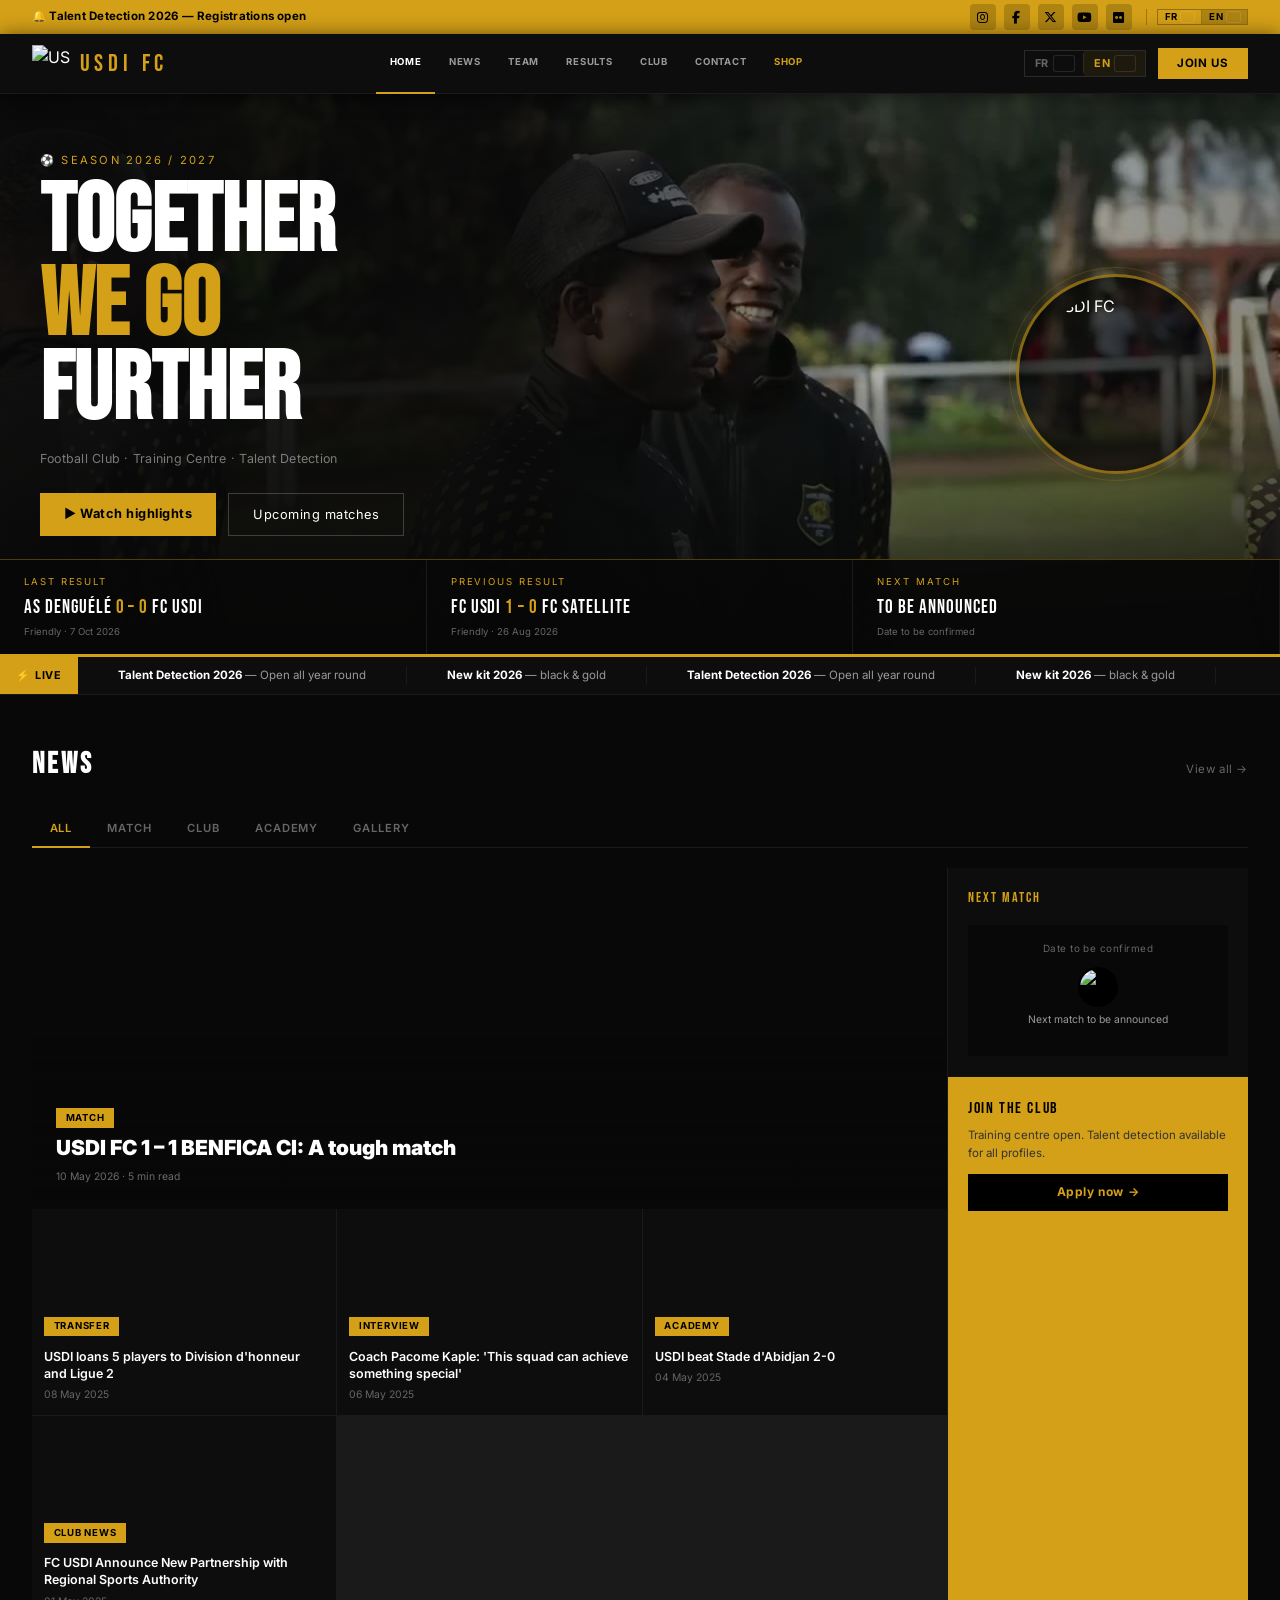
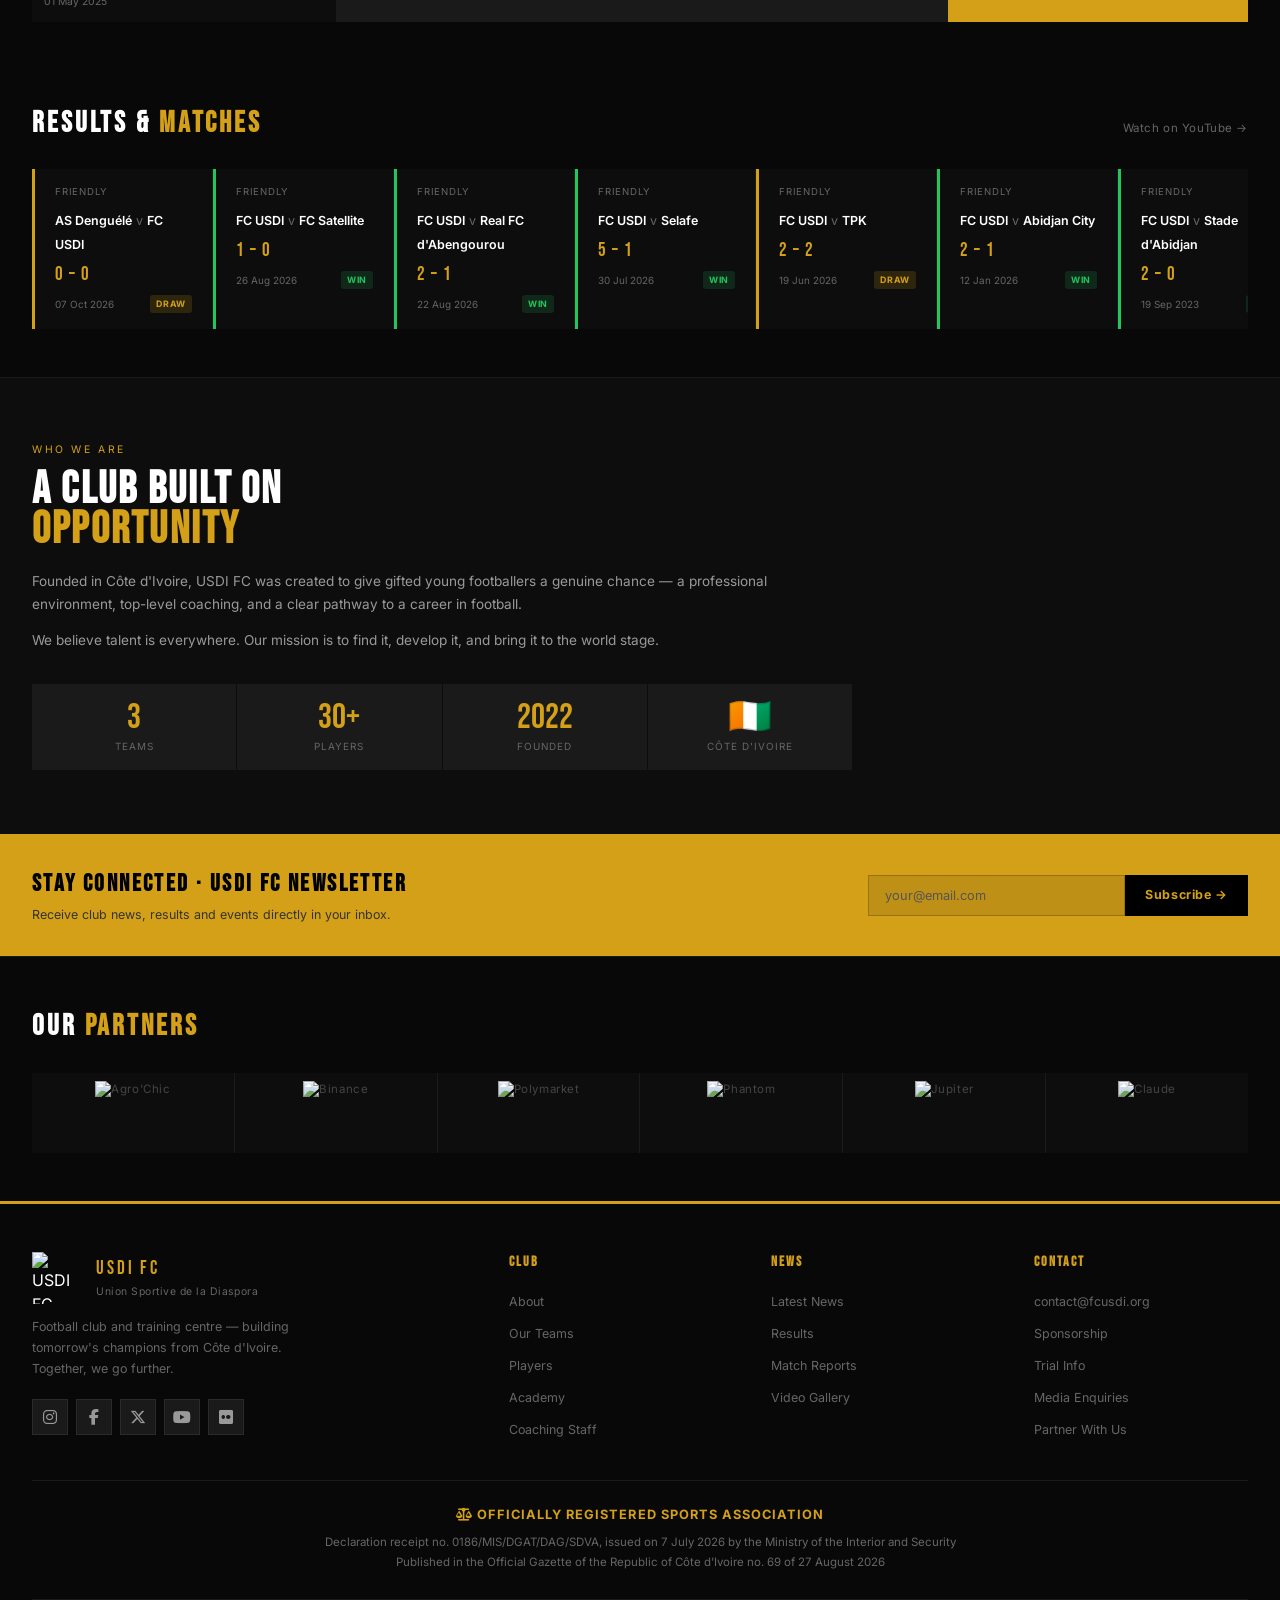
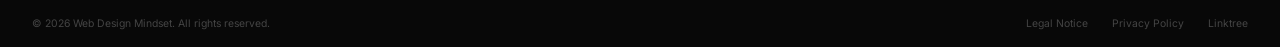
==== commit 81299df0: "Remove the stats band (matches/wins/goals/members/trophies) from home and mobile Co-Authored-By: Cla" ====
--- a/FC USDI Desktop.html
+++ b/FC USDI Desktop.html
@@ -231,15 +231,6 @@
   </div>
 </section>
 
-<!-- STATS BAND -->
-<div class="stats-band">
-  <div class="stat-item"><div class="stat-num">21</div><div class="stat-lbl" data-i18n="stat.matches">Matchs joués</div></div>
-  <div class="stat-item"><div class="stat-num">14</div><div class="stat-lbl" data-i18n="stat.wins">Victoires</div></div>
-  <div class="stat-item"><div class="stat-num">38</div><div class="stat-lbl" data-i18n="stat.goals">Buts marqués</div></div>
-  <div class="stat-item"><div class="stat-num">240+</div><div class="stat-lbl" data-i18n="stat.members">Membres</div></div>
-  <div class="stat-item"><div class="stat-num">3</div><div class="stat-lbl" data-i18n="stat.trophies">Trophées</div></div>
-</div>
-
 <!-- FIXTURES -->
 <section class="fixtures-section" id="fixtures">
   <div class="section-wrap">
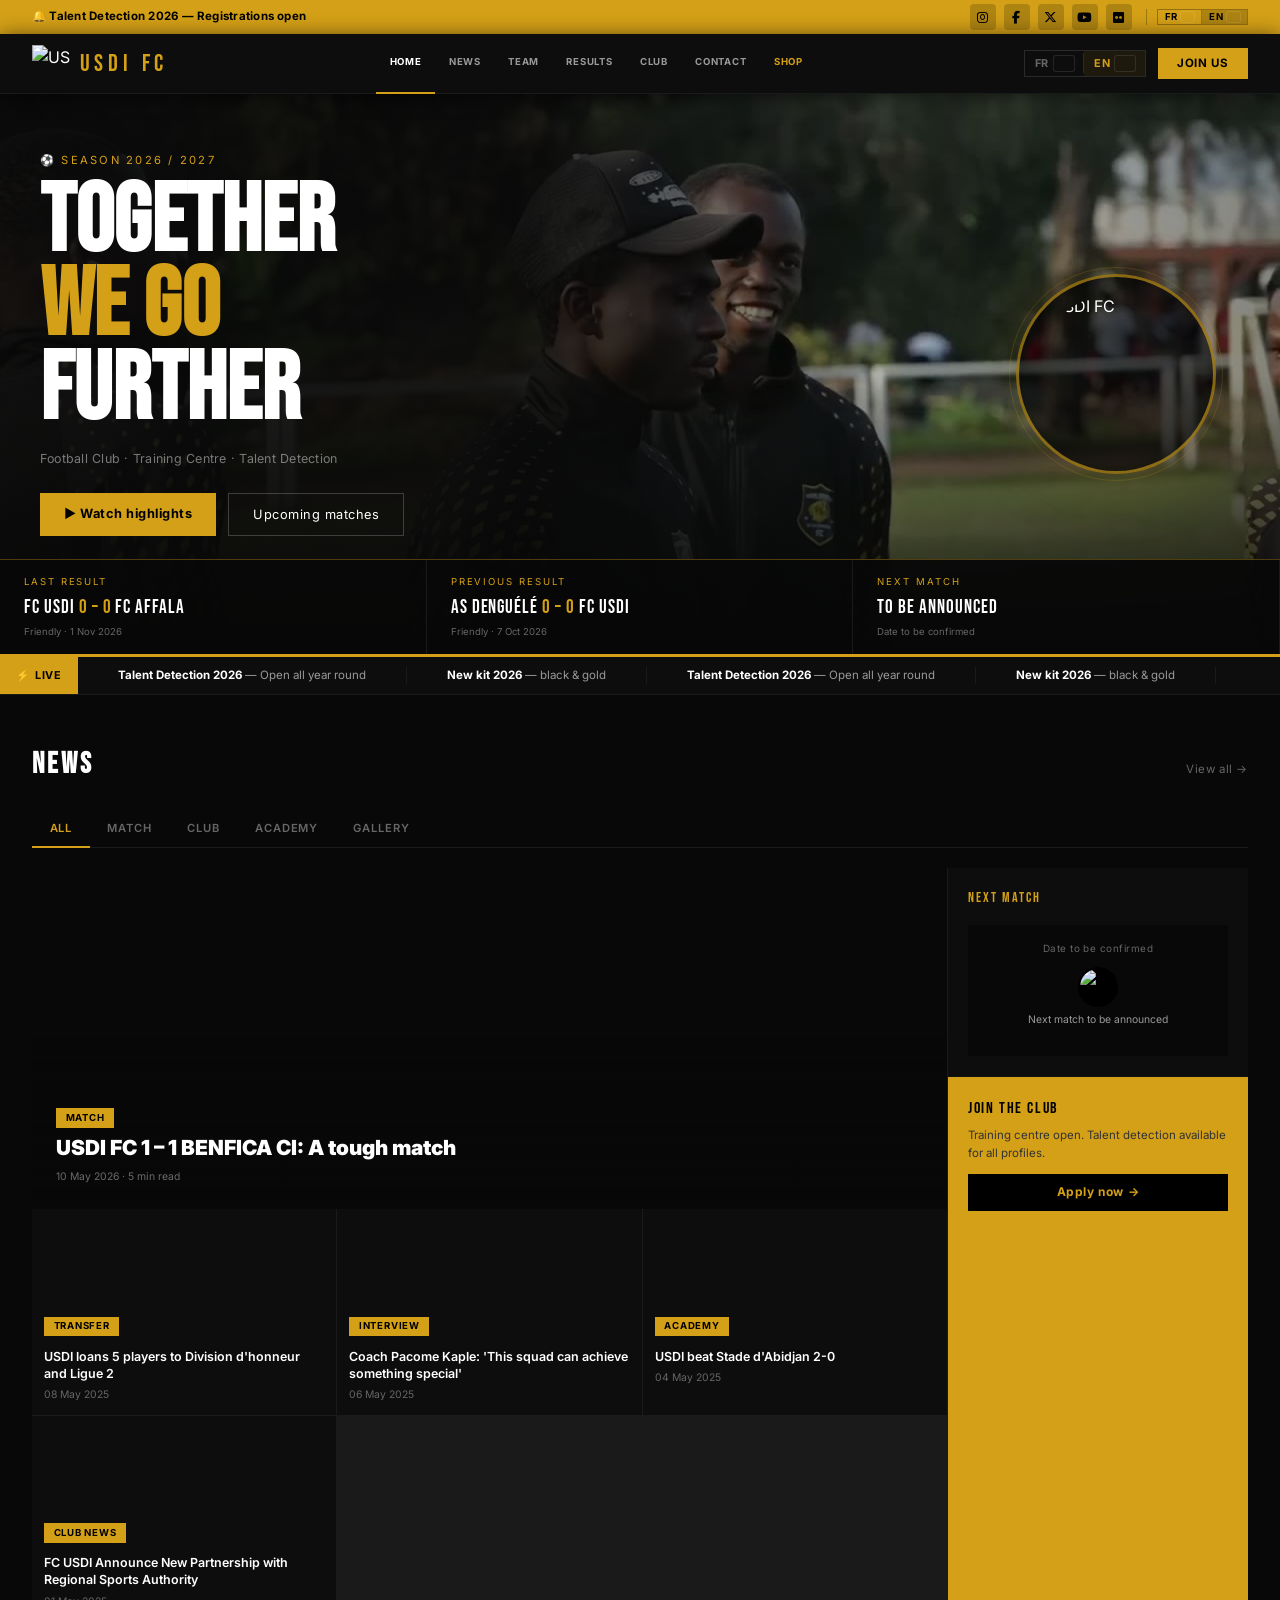
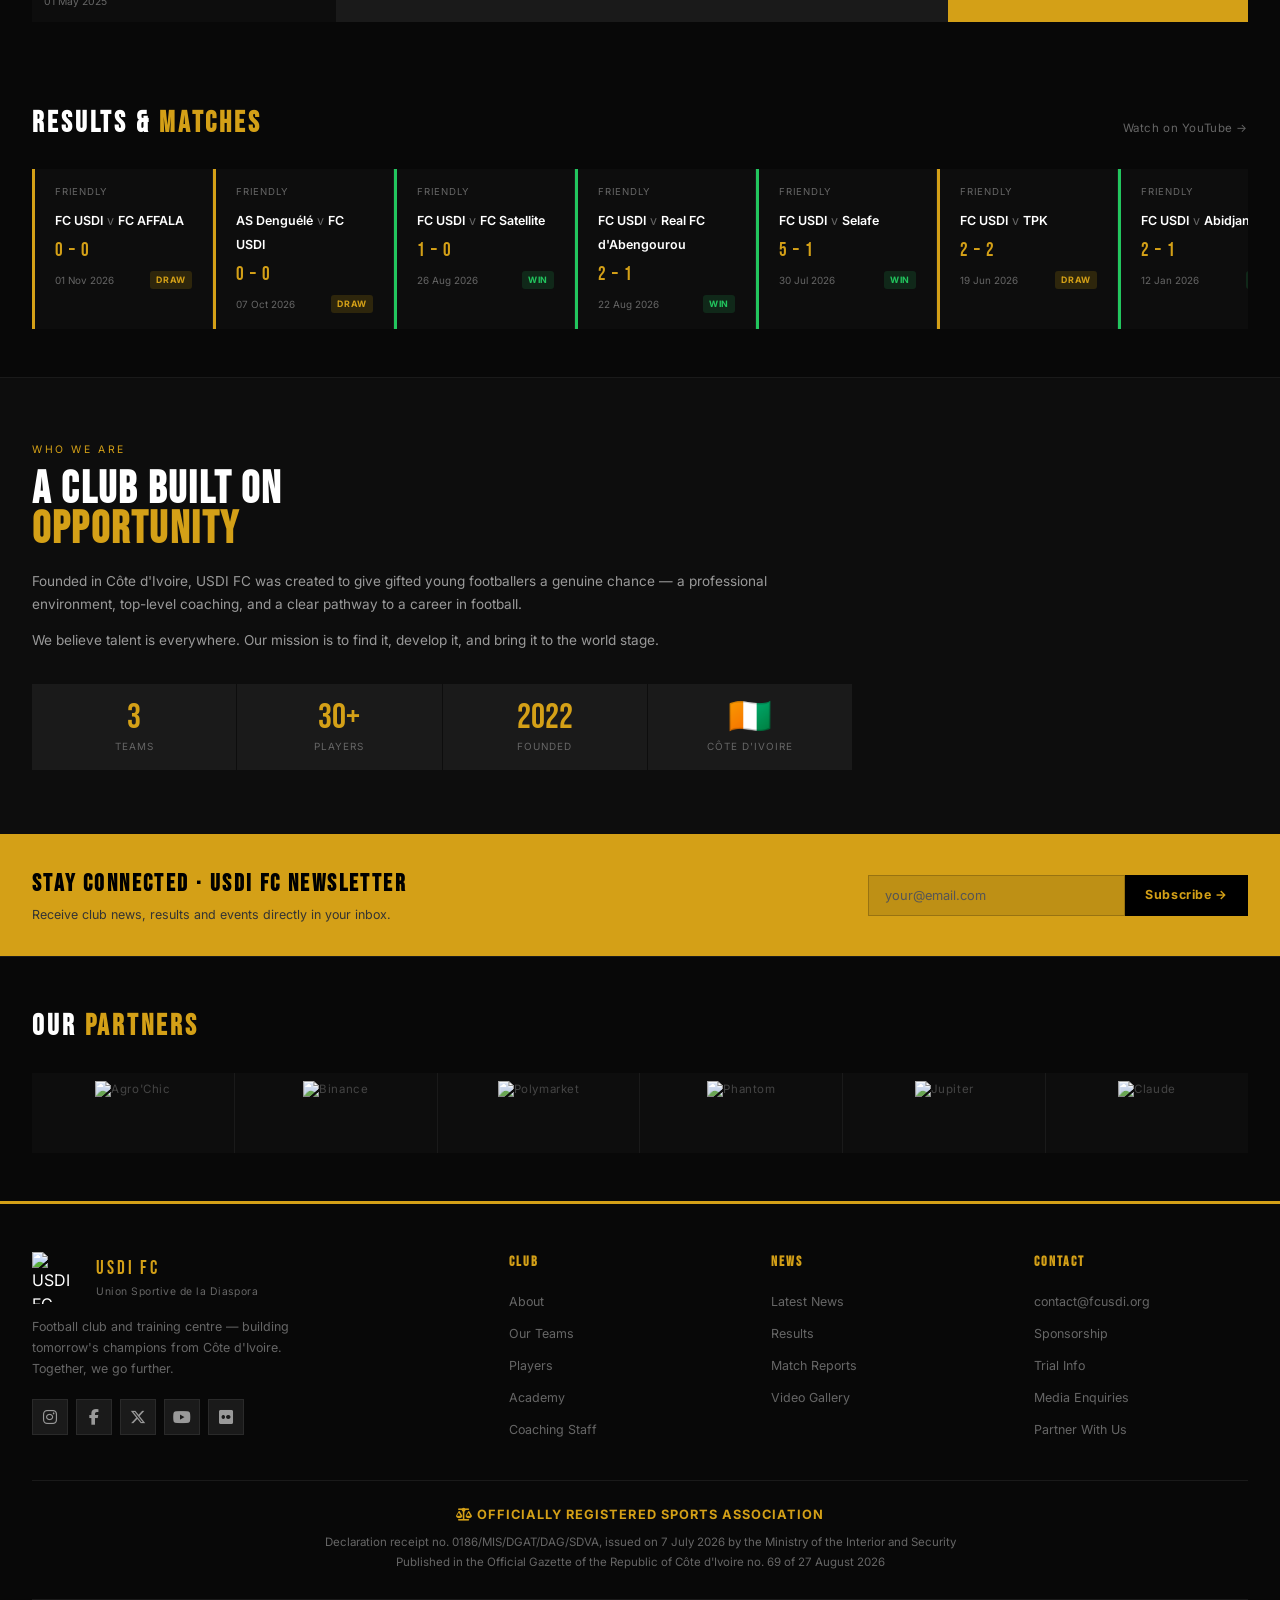
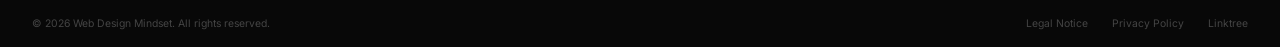
==== commit 9cd8755e: "Results: FC USDI 0-0 FC AFFALA (1 Nov 2026) with video link; hero bar updated Co-Authored-By: Claude" ====
--- a/FC USDI Desktop.html
+++ b/FC USDI Desktop.html
@@ -147,13 +147,13 @@
   <div class="hero-score-bar">
     <div class="score-item">
       <div class="score-label" data-i18n="hero.last">Dernier résultat</div>
-      <div class="score-value">AS Denguélé <span class="highlight">0 – 0</span> FC USDI</div>
-      <div class="score-sub" data-i18n="hero.last.sub1">Amical · 7 Octobre 2026</div>
+      <div class="score-value">FC USDI <span class="highlight">0 – 0</span> FC AFFALA</div>
+      <div class="score-sub" data-i18n="hero.last.sub1">Amical · 1er Novembre 2026</div>
     </div>
     <div class="score-item">
       <div class="score-label" data-i18n="hero.prev">Résultat précédent</div>
-      <div class="score-value">FC USDI <span class="highlight">1 – 0</span> FC Satellite</div>
-      <div class="score-sub" data-i18n="hero.last.sub2">Amical · 26 Août 2026</div>
+      <div class="score-value">AS Denguélé <span class="highlight">0 – 0</span> FC USDI</div>
+      <div class="score-sub" data-i18n="hero.last.sub2">Amical · 7 Octobre 2026</div>
     </div>
     <div class="score-item">
       <div class="score-label" data-i18n="hero.next">Prochain match</div>
--- a/css/style.css
+++ b/css/style.css
@@ -1431,11 +1431,6 @@
   width: 64px; height: 64px; object-fit: contain;
   filter: drop-shadow(0 2px 6px rgba(0,0,0,0.7));
 }
-.pf-number {
-  position: absolute; right: 1.2rem; bottom: 0.2rem; z-index: 2;
-  font-family: var(--font-display); font-size: 9rem; line-height: 1;
-  color: transparent; -webkit-text-stroke: 2px rgba(212,160,23,0.9);
-}
 .pf-bottom { display: grid; grid-template-columns: minmax(0, 1fr) minmax(0, 1fr); border-top: 1px solid var(--dark); }
 .pf-figs, .pf-pitch-box { padding: 2rem 2.6rem 2.2rem; }
 .pf-pitch-box { border-left: 1px solid var(--dark); }
@@ -1537,7 +1532,6 @@
   .pf-pitch-box { border-left: none; border-top: 1px solid var(--dark); }
   .pf-num { font-size: 2.2rem; }
   .pf-fig-grid > div { padding: 0.8rem 0; }
-  .pf-number { font-size: 6.5rem; }
 }
 
 .rec-w { color: var(--green); }
